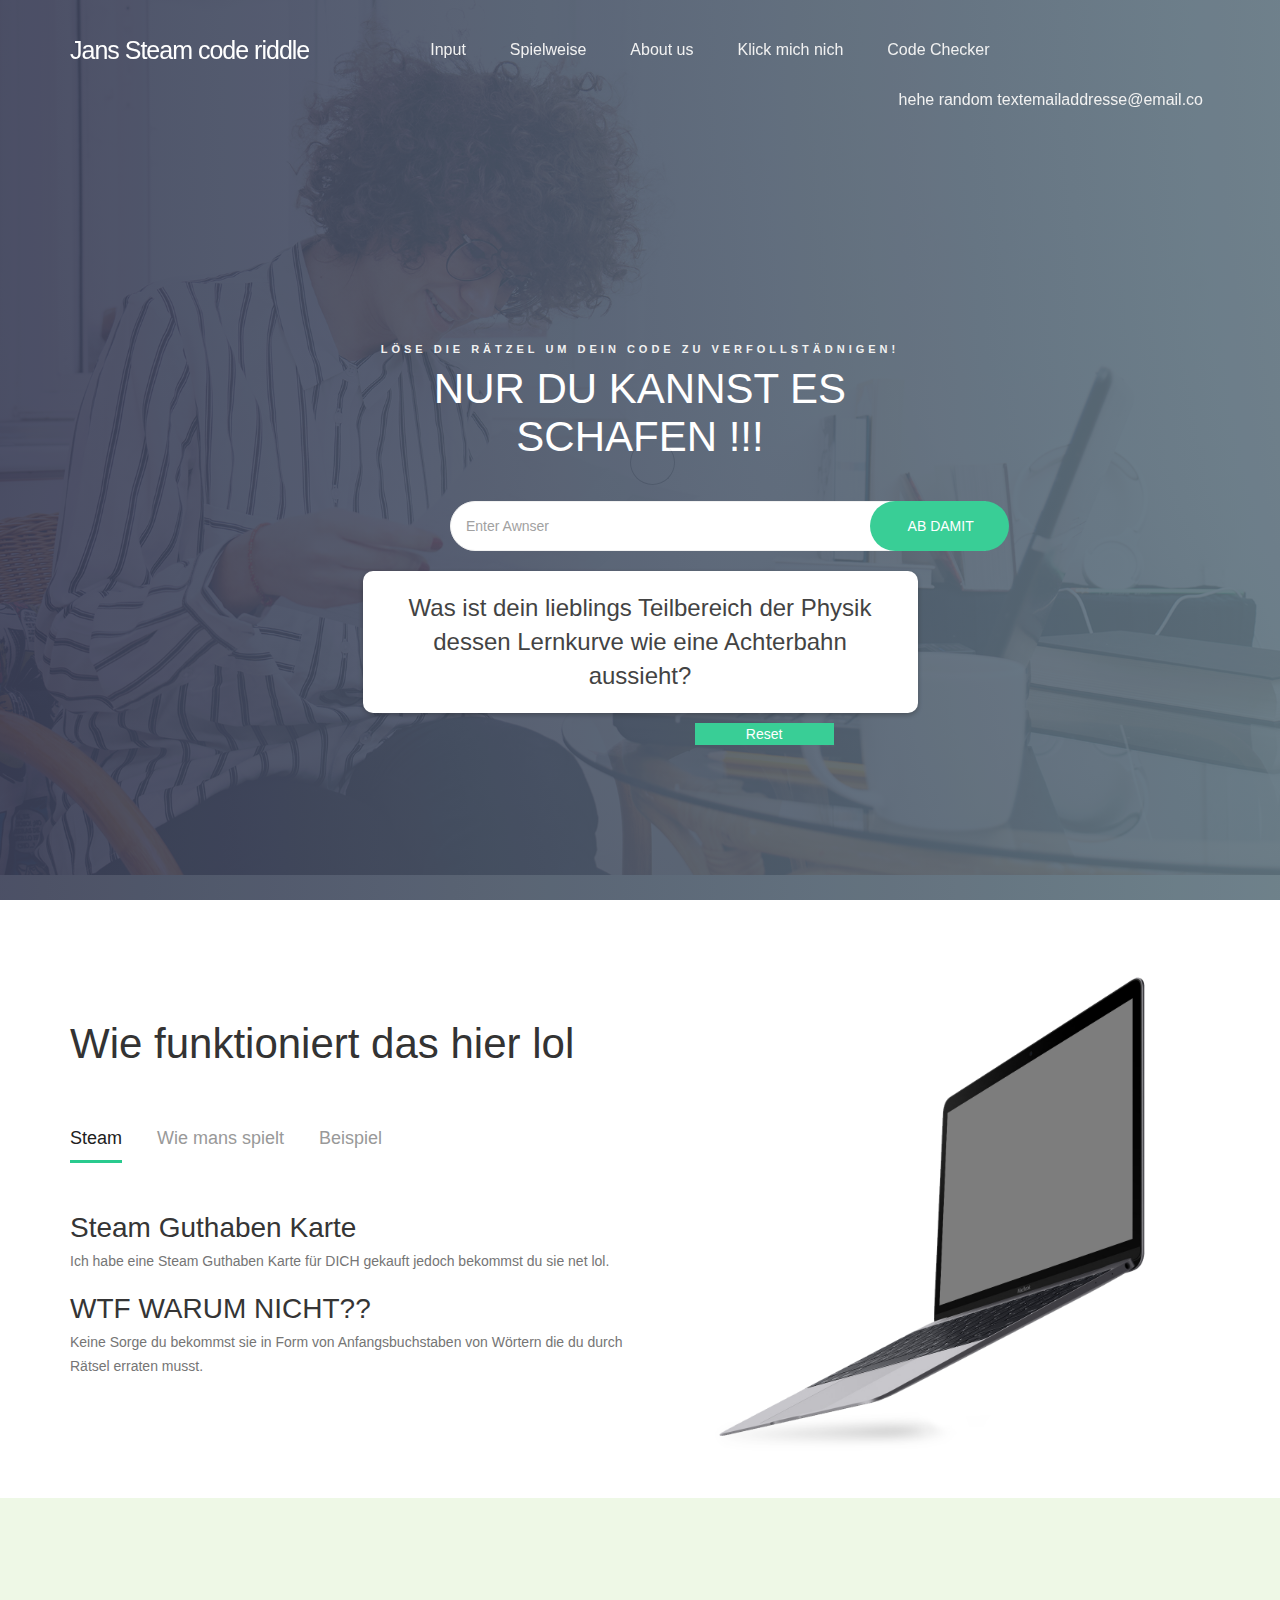
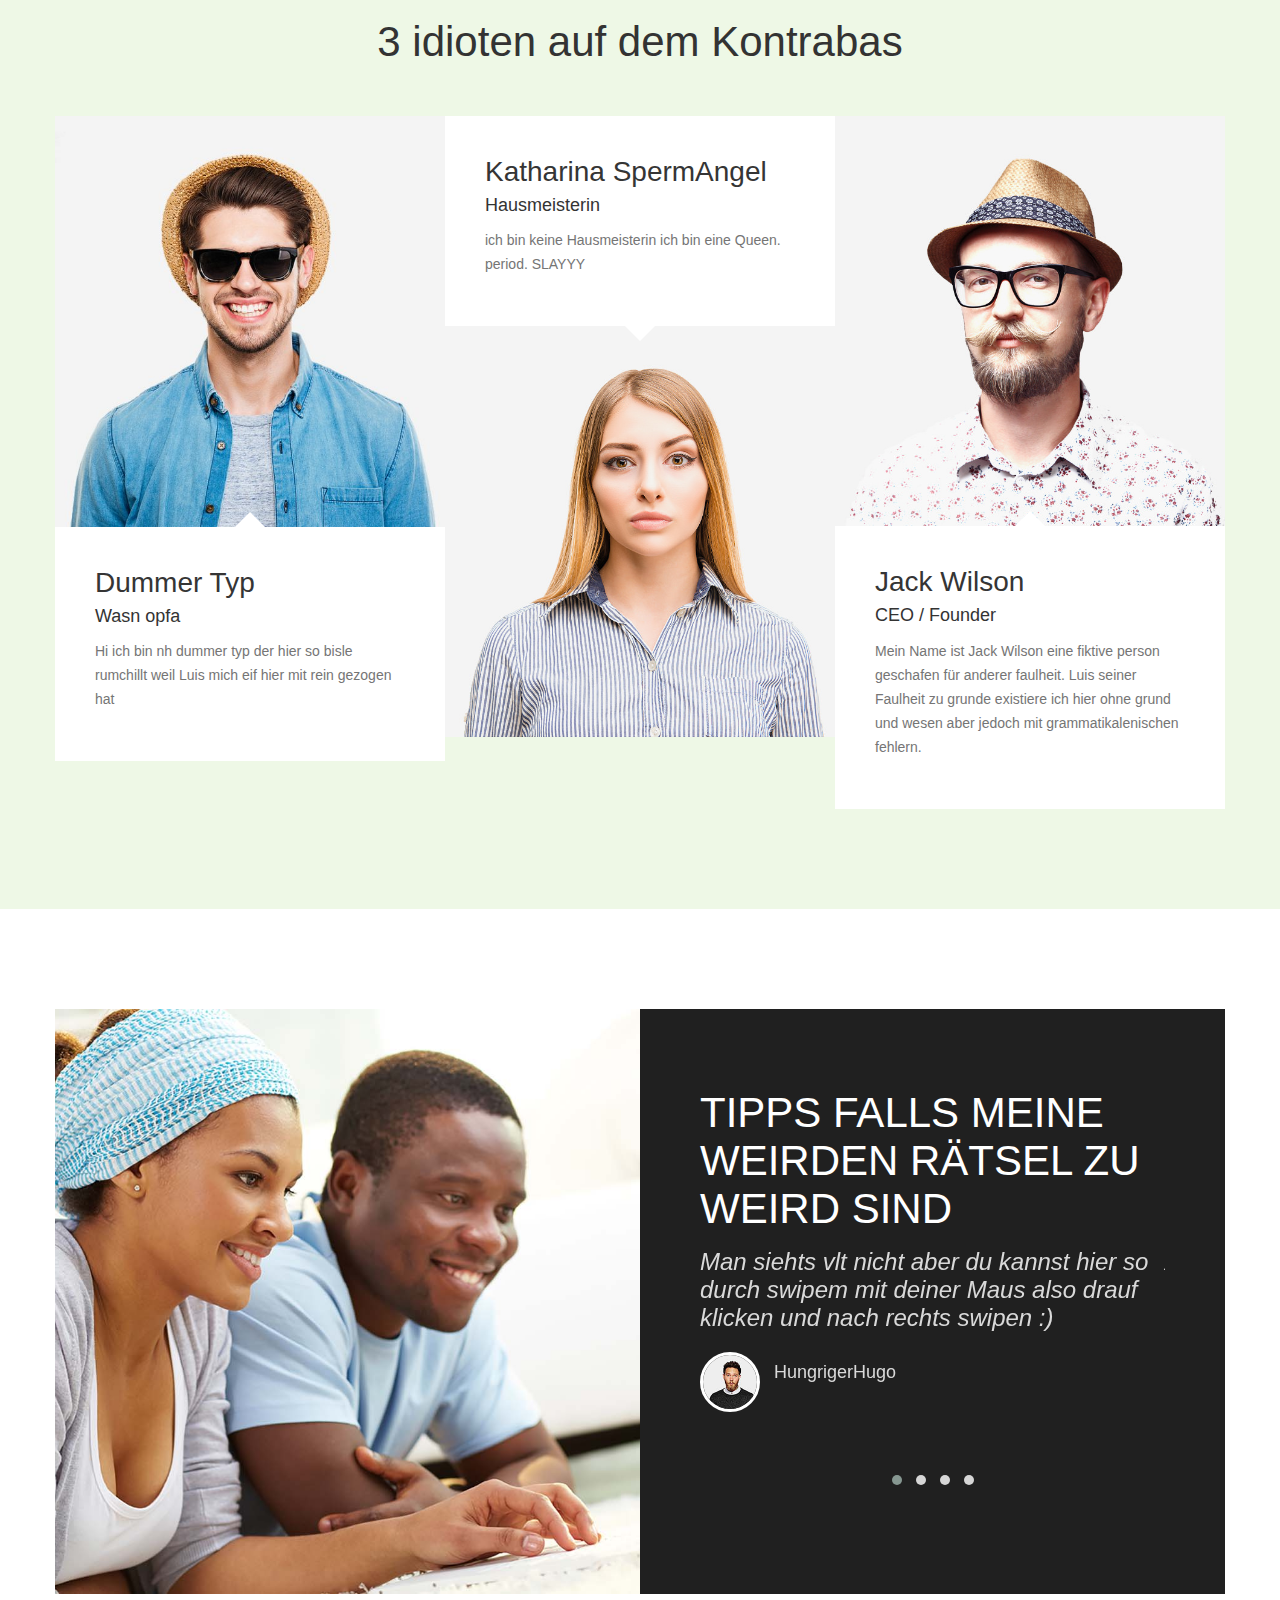
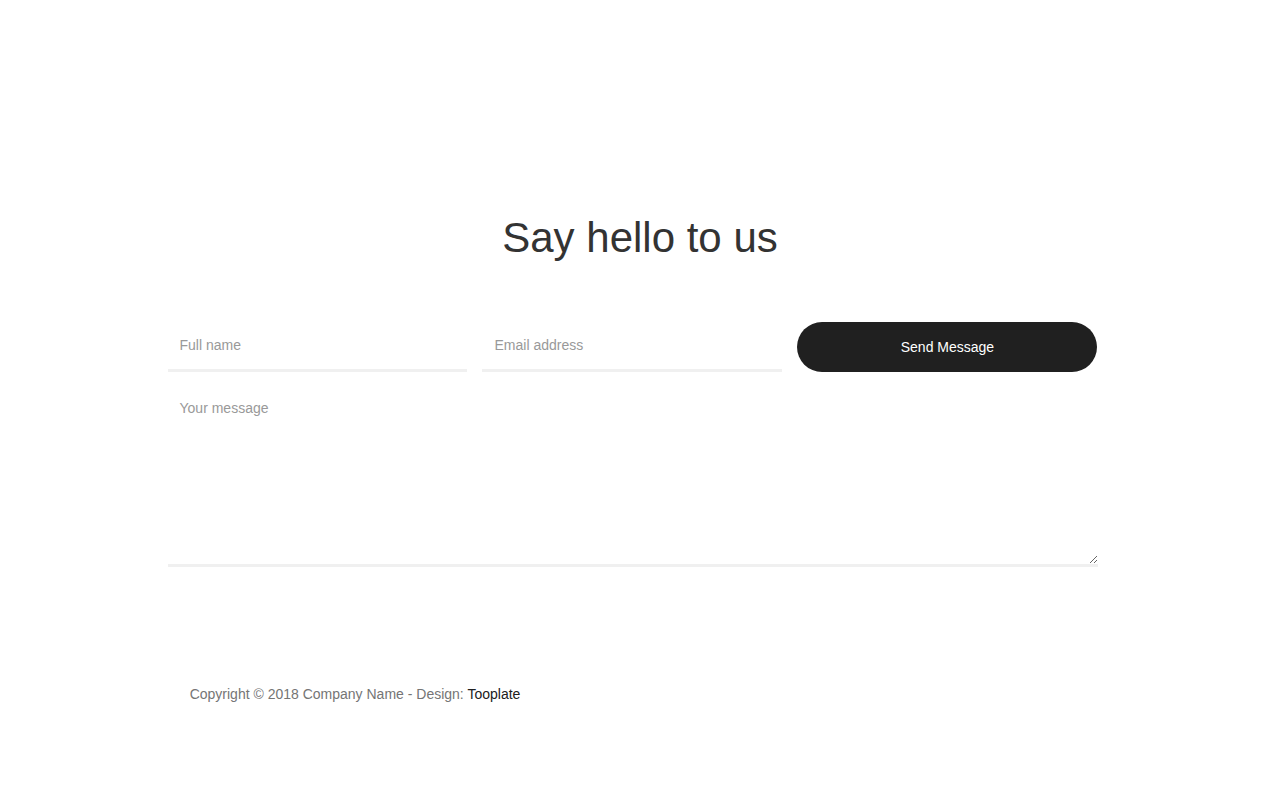
==== index.html @ 2c5e3a1b "Update index.html" ====
<!DOCTYPE html>
<html lang="en">
<head>

	<title>Soft Landing Page by Tooplate</title>
	<!--

    Template 2106 Soft Landing

	http://www.tooplate.com/view/2106-soft-landing

    -->
     <meta charset="UTF-8">
     <meta http-equiv="X-UA-Compatible" content="IE=Edge">
     <meta name="description" content="">
     <meta name="keywords" content="">
     <meta name="team" content="">
     <meta name="viewport" content="width=device-width, initial-scale=1, maximum-scale=1">

     <link rel="stylesheet" href="bootstrap.min.css">
     <link rel="stylesheet" href="owl.carousel.css">
     <link rel="stylesheet" href="owl.theme.default.min.css">
     <link rel="stylesheet" href="font-awesome.min.css">
     <!-- MAIN CSS -->
     <link rel="stylesheet" href="tooplate-style.css">





     <style>
          body {
              background-color: #eef8e6;
              font-family: Arial, sans-serif;
          }
          
          
          
          .letterText {
              background-color: #ffffff;
              padding: 20px;
              border-radius: 10px;
              box-shadow: 0 2px 5px rgba(0, 0, 0, 0.3);
              text-align: center;
              font-size: 24px;
              margin-top: 20px;
          }
  
          #guessedLetters {
              margin-top: 10px;
              font-size: 18px;
              text-align: center;
              color:#eef8e6
          }
      </style>




</head>
<body>

     <!-- PRE LOADER -->
     <section class="preloader">
          <div class="spinner">

               <span class="spinner-rotate"></span>
               
          </div>
     </section>


     <!-- MENU -->
     <section class="navbar custom-navbar navbar-fixed-top" role="navigation">
          <div class="container">

               <div class="navbar-header">
                    <button class="navbar-toggle" data-toggle="collapse" data-target=".navbar-collapse">
                         <span class="icon icon-bar"></span>
                         <span class="icon icon-bar"></span>
                         <span class="icon icon-bar"></span>
                    </button>

                    <!-- lOGO TEXT HERE -->
                    <a href="index.html" class="navbar-brand">Jans Steam code riddle </a>
               </div>

               <!-- MENU LINKS -->
               <div class="collapse navbar-collapse">
                    <ul class="nav navbar-nav">
                         <li><a href="#home" class="smoothScroll">Input</a></li>
                         <li><a href="#feature" class="smoothScroll">Spielweise</a></li>
                         <li><a href="#about" class="smoothScroll">About us</a></li>
                         <li><a href="#pricing" class="smoothScroll">Klick mich nich</a></li>
                         <li><a href="#contact" class="smoothScroll">Code Checker</a></li>
                    </ul>
                    <ul class="nav navbar-nav navbar-right">
                         <li><a href="#">hehe random text<span>emailaddresse@email.co</span></a></li>
                    </ul>
               </div>

          </div>
     </section>


     <!-- FEATURE -->
     <section id="home" data-stellar-background-ratio="0.5">
          <div class="overlay"></div>
          <div class="container">
               <div class="row">

                    <div class="col-md-offset-3 col-md-6 col-sm-12">
                         <div class="home-info">
                              <h3>Löse die Rätzel um dein code zu verfollstädnigen!</h3>
                              <h1>NUR DU KANNST ES SCHAFEN !!!</h1>
                              <form action="" method="get" class="online-form">
                                   <input type="text" name="email" class="form-control" placeholder="Enter Awnser" id="guessInput" autocomplete="off">
                                   <button type="submit" class="form-control" id="guessButton" onclick="guessLetter()">AB DAMIT</button>
                                   
                                   <div class="letterText" id="letterText"></div>
                                   <div id="guessedLetters"></div>
                                   <button id="resetButton" onclick="resetGame()">Reset</button>

                              </form>
                         </div>
                    </div>

               </div>
          </div>
     </section>









     <script>
          var code = "QJZNX-I39MK-BDYNZ";
          var currentLetterIndex = 0;
          var guessedLetters = [];
          var letterText = document.getElementById("letterText");
          var guessInput = document.getElementById("guessInput");
          var guessedLettersDisplay = document.getElementById("guessedLetters");
        
          var texts = [
            "Was ist dein lieblings Teilbereich der Physik dessen Lernkurve wie eine Achterbahn aussieht?",
            "I am a unit of energy, that is true,<br>Equal to one watt-second, too.<br>When power and time combine their force,<br>You'll find me as the answer, of course.<br>What am I?",
            "Im Musik-Express so wild<br>Ein Effekt den jeder grillt?? xD<br>Press mich gegen den Sitz und sag es laut<br>Doch bin ich nur scheinbar, nicht echt , versaut<br>Was bin ich?",
            "Ich bin die Einheit der Kraft, bekannt und wertvoll,<br>Gemessen und genutzt für Kräfte, ganz toll.<br>Doch was mein Erfinder über den Auftrieb sprach,<br>Entpuppt sich als Stolperstein, eine missglückte Sach'.<br>Was bin ich?",
            "Ich bin unsichtbar, doch durchdringe ich viel,<br>In Krankenhäusern hilfreich, zeige ich jedes Detail.<br>Doch Vorsicht ist geboten, denn ich kann gefährlich sein,<br>Krebs verursachen, das ist nicht fein.<br>Was bin ich?",
            "Pack hier eif so nh - zeichen Rein bin zu faul es besser zu programmieren XD:   -",
            "Sehr ez Rätsel gesucht ist eine Antwort und nicht eine Person: Wer ist ein Narzist??",
            "BRUTE FORCE RAHHHHHH ZAHL VON 1 - 9 RAHHHHH",
            "Text for letter 9",
            "Text for letter M",
            "Text for letter K",
            "Text for letter -",
            "Text for letter B",
            "Text for letter D",
            "Text for letter Y",
            "Text for letter N",
            "Text for letter Z"
          ];
        
          // Retrieve the game state from localStorage if available
          var gameState = localStorage.getItem("letterGuessingGame");
          if (gameState) {
            gameState = JSON.parse(gameState);
            currentLetterIndex = gameState.currentLetterIndex;
            guessedLetters = gameState.guessedLetters;
            letterText.innerHTML = texts[currentLetterIndex];
            guessedLettersDisplay.textContent = "Guessed letters: " + guessedLetters.join(", ");
          } else {
            // Initialize the game with the first letter
            letterText.innerHTML = texts[currentLetterIndex];
          }
        
          function guessLetter() {
            var guess = guessInput.value.toUpperCase();
            if (guess.length === 1) {
              if (code[currentLetterIndex] === guess) {
                guessedLetters.push(guess);
                currentLetterIndex++;
                guessInput.value = "";
        
                if (currentLetterIndex === code.length) {
                  letterText.textContent = "Congratulations! You guessed the entire code.";
                  guessedLettersDisplay.textContent = "Guessed letters: " + guessedLetters.join(", ");
                  downloadTextFile();
                } else {
                  letterText.innerHTML = texts[currentLetterIndex];
                  guessedLettersDisplay.textContent = "Guessed letters: " + guessedLetters.join(", ");
                }
        
                // Save the game state to localStorage
                var gameState = {
                  currentLetterIndex: currentLetterIndex,
                  guessedLetters: guessedLetters
                };
                localStorage.setItem("letterGuessingGame", JSON.stringify(gameState));
              } else {
                alert("Wrong guess. Try again.");
              }
            } else {
              alert("Please enter a single letter or number.");
            }
          }
          function downloadTextFile() {
            var fileUrl = "Jan BDAY.txt"; // Replace with the actual file URL
            var fileName = "Awnsers und co.txt";
        
            var element = document.createElement("a");
            element.setAttribute("href", fileUrl);
            element.setAttribute("download", fileName);
            element.style.display = "none";
            document.body.appendChild(element);
            element.click();
            document.body.removeChild(element);
          }
        
          function resetGame() {
            currentLetterIndex = 0;
            guessedLetters = [];
            guessInput.value = "";
            letterText.innerHTML = texts[currentLetterIndex];
            guessedLettersDisplay.textContent = "";
            localStorage.removeItem("letterGuessingGame");
          }
        </script>
        






     <!-- FEATURE -->
     <section id="feature" data-stellar-background-ratio="0.5">
          <div class="container">
               <div class="row">

                    <div class="col-md-12 col-sm-12">
                         <div class="section-title">
                              <h1>Wie funktioniert das hier lol</h1>
                         </div>
                    </div>

                    <div class="col-md-6 col-sm-6">
                         <ul class="nav nav-tabs" role="tablist">
                              <li class="active"><a href="#tab01" aria-controls="tab01" role="tab" data-toggle="tab">Steam</a></li>

                              <li><a href="#tab02" aria-controls="tab02" role="tab" data-toggle="tab">Wie mans spielt</a></li>

                              <li><a href="#tab03" aria-controls="tab03" role="tab" data-toggle="tab">Beispiel</a></li>
                         </ul>

                         <div class="tab-content">
                              <div class="tab-pane active" id="tab01" role="tabpanel">
                                   <div class="tab-pane-item">
                                        <h2>Steam Guthaben Karte</h2>
                                        <p>Ich habe eine Steam Guthaben Karte für DICH gekauft jedoch bekommst du sie net lol.</p>
                                   </div>
                                   <div class="tab-pane-item">
                                        <h2>WTF WARUM NICHT??</h2>
                                        <p>Keine Sorge du bekommst sie in Form von Anfangsbuchstaben von Wörtern die du durch Rätsel erraten musst. </p>
                                   </div>
                              </div>


                              <div class="tab-pane" id="tab02" role="tabpanel">
                                   <div class="tab-pane-item">
                                        <h2>Rätsel Raten</h2>
                                        <p>Du hast 3 Typen von Rätseln: 1. Physik Rätsel 2. xxx Rätsel 3. xxx Rätsel</p>
                                   </div>
                                   <div class="tab-pane-item">
                                        <h2>Why?</h2>
                                        <p>Ein Steam code ist ungefähr so aufgebaut: EDSWX-J34MF-GHXTZ die ersten 5 Buchstaben findest du durch die Lösungen der Physik Rätsel Raus die zweiten 5 Buchstaben durch die xxx Rätseln usw</p>
                                   </div>
                                   <div class="tab-pane-item">
                                        <h2>HÄÄÄÄÄÄ LOLOL </h2>
                                        <p>Meine unfähigkeit zu programmieren zwingt mich zum erklären sorry xD. Die antworten die du aus den 3 verschieden Rätsel Typen bekommst sind immer Wörter und von den Wörtern der Erste Buchstabe ist gesucht. Btw du kannst unten deinen Bisherigen code checken</p>
                                   </div>
                              </div>

                              <div class="tab-pane" id="tab03" role="tabpanel">
                                   <div class="tab-pane-item">
                                        <h2>erstes Rätsel</h2>
                                        <p>Was ist gründ und dreieckig? Antwort: Dreieck. </p>
                                   </div>
                                   <div class="tab-pane-item">
                                        <h2>und jetzt?</h2>
                                        <p>jetzt hast du den ersten buchstaben für deinen code: DXXXX-XXXX-XXXX</p>
                                   </div>
                              </div>
                         </div>

                    </div>

                    <div class="col-md-6 col-sm-6">
                         <div class="feature-image">
                              <img src="feature-mockup.png" class="img-responsive" alt="Thin Laptop">                             
                         </div>
                    </div>

               </div>
          </div>
     </section>


     <!-- ABOUT -->
     <section id="about" data-stellar-background-ratio="0.5">
          <div class="container">
               <div class="row">

                    <div class="col-md-offset-3 col-md-6 col-sm-12">
                         <div class="section-title">
                              <h1>3 idioten auf dem Kontrabas</h1>
                         </div>
                    </div>

                    <div class="col-md-4 col-sm-4">
                         <div class="team-thumb">
                              <img src="team-image1.jpg" class="img-responsive" alt="Andrew Orange">
                              <div class="team-info team-thumb-up">
                                   <h2>Dummer Typ</h2>
                                   <small>Wasn opfa</small>
                                   <p>Hi ich bin nh dummer typ der hier so bisle rumchillt weil Luis mich eif hier mit rein gezogen hat</p>
                              </div>
                         </div>
                    </div>

                    <div class="col-md-4 col-sm-4">
                         <div class="team-thumb">
                              <div class="team-info team-thumb-down">
                                   <h2>Katharina SpermAngel</h2>
                                   <small>Hausmeisterin</small>
                                   <p>ich bin keine Hausmeisterin ich bin eine Queen. period. SLAYYY</p>
                              </div>
                              <img src="team-image2.jpg" class="img-responsive" alt="Catherine Soft">
                         </div>
                    </div>

                    <div class="col-md-4 col-sm-4">
                         <div class="team-thumb">
                              <img src="team-image3.jpg" class="img-responsive" alt="Jack Wilson">
                              <div class="team-info team-thumb-up">
                                   <h2>Jack Wilson</h2>
                                   <small>CEO / Founder</small>
                                   <p>Mein Name ist Jack Wilson eine fiktive person geschafen für anderer faulheit. Luis seiner Faulheit zu grunde existiere ich hier ohne grund und wesen aber jedoch mit grammatikalenischen fehlern.</p>
                              </div>
                         </div>
                    </div>
                    
               </div>
          </div>
     </section>


     <!-- TESTIMONIAL -->
     <section id="testimonial" data-stellar-background-ratio="0.5">
          <div class="container">
               <div class="row">

                    <div class="col-md-6 col-sm-12">
                         <div class="testimonial-image"></div>
                    </div>

                    <div class="col-md-6 col-sm-12">
                         <div class="testimonial-info">
                              
                              <div class="section-title">
                                   <h1>TIPPS FALLS MEINE WEIRDEN RÄTSEL ZU WEIRD SIND</h1>
                              </div>

                              <div class="owl-carousel owl-theme">
                                   <div class="item">
                                        <h3>Man siehts vlt nicht aber du kannst hier so durch swipem mit deiner Maus also drauf klicken und nach rechts swipen :)</h3>
                                        <div class="testimonial-item">
                                             <img src="tst-image1.jpg" class="img-responsive" alt="Michael">
                                             <h4>HungrigerHugo</h4>
                                        </div>
                                   </div>

                                   <div class="item">
                                        <h3>AHHH WER HAT DIR GESAGT DAS MAN DAS HIER SLIDEN KANN WTFFF VOM DESIGN HER HAB ICH DAS EXTRA UNKENNTLICH GEMACHT GRRRR</h3>
                                        <div class="testimonial-item">
                                             <img src="tst-image2.jpg" class="img-responsive" alt="Sofia">
                                             <h4>Frau PP Paranoide Person</h4>
                                        </div>
                                   </div>
                                   
                                   <div class="item">
                                        <h3>AHHH WER HAT DIR GESAGT DAS MAN DAS HIER SLIDEN KANN WTFFF VOM DESIGN HER HAB ICH DAS EXTRA UNKENNTLICH GEMACHT GRRRR</h3>
                                        <div class="testimonial-item">
                                             <img src="tst-image2.jpg" class="img-responsive" alt="Sofia">
                                             <h4>Frau PP Paranoide Person</h4>
                                        </div>
                                   </div>


                                   <div class="item">
                                        <h3>LOLOLOLLOLOLLOL JAN HOFFE DU SIEHST DAS SONST IST DAS HIER BISLE UNNÖTIG LOLOOLOLOL </h3>
                                        <div class="testimonial-item">
                                             <img src="tst-image3.jpg" class="img-responsive" alt="Monica">
                                             <h4>Wer das liest ist dumm</h4>
                                        </div>
                                   </div>
                              </div>

                         </div>
                    </div>
                    
               </div>
          </div>
     </section>



     <!-- CONTACT -->
     <section id="contact" data-stellar-background-ratio="0.5">
          <div class="container">
               <div class="row">

                    <div class="col-md-offset-1 col-md-10 col-sm-12">
                         <form id="contact-form" role="form" action="" method="post">
                              <div class="section-title">
                                   <h1>Say hello to us</h1>
                              </div>

                              <div class="col-md-4 col-sm-4">
                                   <input type="text" class="form-control" placeholder="Full name" name="name" required="">
                              </div>
                              <div class="col-md-4 col-sm-4">
                                   <input type="email" class="form-control" placeholder="Email address" name="email" required="">
                              </div>
                              <div class="col-md-4 col-sm-4">
                                   <input type="submit" class="form-control" name="send message" value="Send Message">
                              </div>
                              <div class="col-md-12 col-sm-12">
                                   <textarea class="form-control" rows="8" placeholder="Your message" name="message" required=""></textarea>
                              </div>
                         </form>
                    </div>

               </div>
          </div>
     </section>       


     <!-- FOOTER -->
     <footer id="footer" data-stellar-background-ratio="0.5">
          <div class="container">
               <div class="row">

                    <div class="copyright-text col-md-12 col-sm-12">
                         <div class="col-md-6 col-sm-6">
                              <p>Copyright &copy; 2018 Company Name - Design:
                				<a rel="nofollow" href="http://tooplate.com">Tooplate</a></p>
                         </div>

                         <div class="col-md-6 col-sm-6">
                              <ul class="social-icon">
                                   <li><a href="#" class="fa fa-facebook-square" attr="facebook icon"></a></li>
                                   <li><a href="#" class="fa fa-twitter"></a></li>
                                   <li><a href="#" class="fa fa-instagram"></a></li>
                              </ul>
                         </div>
                    </div>

               </div>
          </div>
     </footer>


     <!-- SCRIPTS -->
     <script src="jquery.js"></script>
     <script src="bootstrap.min.js"></script>
     <script src="jquery.stellar.min.js"></script>
     <script src="owl.carousel.min.js"></script>
     <script src="smoothscroll.js"></script>
     <script src="custom.js"></script>

</body>
</html>
---- tooplate-style.css ----
/*

Template 2106 Soft Landing

http://www.tooplate.com/view/2106-soft-landing
	
*/
 
  @import url('https://fonts.googleapis.com/css?family=Open+Sans:300,300i,400');

  body {
    font-family: 'Open Sans', sans-serif;
    overflow-x: hidden;
    background: #f9f9f9;
  }



  /*---------------------------------------
     TYPOGRAPHY              
  -----------------------------------------*/

  h1,h2,h3,h4,h5,h6 {
    font-weight: 300;
    line-height: normal;
  }

  h1 {
    font-size: 3em;
  }

  h2 {
    color: #353535;
    font-size: 2em;
  }

  p {
    color: #757575;
    font-size: 14px;
    font-weight: normal;
    line-height: 24px;
  }



  /*---------------------------------------
     GENERAL               
  -----------------------------------------*/

  html{
    -webkit-font-smoothing: antialiased;
  }

  a {
    color: #202020;
    text-decoration: none !important;
  }

  a,
  input, button,
  .form-control {
    -webkit-transition: 0.5s;
    transition: 0.5s;
  }

  a:hover, a:active, a:focus {
    color: #29ca8e;
    outline: none;
  }

  ::-webkit-scrollbar{
    width: 8px;
    height: 8px;
  }

  ::-webkit-scrollbar-thumb {
    cursor: pointer;
    background: #202020;
  }

  .section-title {
    padding-bottom: 40px;
  }

  section {
    position: relative;
    padding: 100px 0;
  }

  #contact,
  footer {
    background: #ffffff;
    text-align: center;
  }

  .overlay {
    background: #536976;  /* fallback for old browsers */
    background: -webkit-linear-gradient(to right, #292E49, #536976);  /* Chrome 10-25, Safari 5.1-6 */
    background: linear-gradient(to right, #292E49, #536976); /* W3C, IE 10+/ Edge, Firefox 16+, Chrome 26+, Opera 12+, Safari 7+ */
    opacity: 0.9;
    position: absolute;
    top: 0;
    right: 0;
    bottom: 0;
    left: 0;
    width: 100%;
    height: 100%;
  }

  .online-form {
    position: relative;
  }

  .online-form .form-control {
    border-color: #f0f0f0;
    display: inline-block;
    vertical-align: top;
    border-radius: 50px;
    box-shadow: none;
    height: 50px;
    margin-right: -12.5em;
    padding-left: 15px;
  }

  .online-form input[type="email"] {
    width: 60%;
  }

  .online-form button {
    background: #29ca8e;
    border: 0;
    color: #ffffff;
    position: absolute;
    right: 6em;
    width: 25%;
  }

  .online-form button:hover {
    background: #202020;
    color: #ffffff;
  }



  /*---------------------------------------
     BUTTONS               
  -----------------------------------------*/

  .section-btn {
    background: #29ca8e;
    border: 0;
    border-radius: 50px;
    color: #ffffff;
    font-size: 16px;
    font-weight: normal;
    padding: 12px 30px;
    transition: 0.5s 0.2s;
  }

  .section-btn:hover,
  .section-btn:focus {
    background: #202020;
    color: #ffffff;
  }



  /*---------------------------------------
       PRE LOADER              
  -----------------------------------------*/

  .preloader {
    position: fixed;
    top: 0;
    left: 0;
    width: 100%;
    height: 100%;
    z-index: 99999;
    display: flex;
    flex-flow: row nowrap;
    justify-content: center;
    align-items: center;
    background: none repeat scroll 0 0 #ffffff;
  }

  .spinner {
    border: 1px solid transparent;
    border-radius: 3px;
    position: relative;
  }

  .spinner:before {
    content: '';
    box-sizing: border-box;
    position: absolute;
    top: 50%;
    left: 50%;
    width: 45px;
    height: 45px;
    margin-top: -10px;
    margin-left: -10px;
    border-radius: 50%;
    border: 1px solid #575757;
    border-top-color: #ffffff;
    animation: spinner .9s linear infinite;
  }

  @-webkit-@keyframes spinner {
    to {transform: rotate(360deg);}
  }

  @keyframes spinner {
    to {transform: rotate(360deg);}
  }



  /*---------------------------------------
      MENU              
  -----------------------------------------*/

  .custom-navbar {
    border: none;
    margin-bottom: 0;
    padding: 25px 0;
  }

  .custom-navbar .navbar-brand {
    color: #ffffff;
    font-size: 25px;
    font-weight: 500;
    letter-spacing: -1px;
  }

  .top-nav-collapse {
    background: #ffffff;
  }

  .custom-navbar .navbar-nav {
    margin-left: 6em;
  }

  .custom-navbar .nav li a {
    font-size: 16px;
    font-weight: normal;
    color: #f0f0f0;
    padding-right: 22px;
    padding-left: 22px;
  }

  .custom-navbar .nav li a:hover {
    background: transparent;
    color: #29ca8e;
  }

  .custom-navbar .navbar-nav > li > a:hover,
  .custom-navbar .navbar-nav > li > a:focus {
    background-color: transparent;
  }

  .custom-navbar .nav li.active > a {
    background-color: transparent;
    color: #29ca8e;
  }

  .custom-navbar .navbar-toggle {
    border: none;
    padding-top: 10px;
  }

  .custom-navbar .navbar-toggle {
    background-color: transparent;
  }

  .custom-navbar .navbar-toggle .icon-bar {
    background: #29ca8e;
    border-color: transparent;
  }

  @media(min-width:768px) {
    .custom-navbar {
      border-bottom: 0;
      background: 0 0; 
    }

    .custom-navbar.top-nav-collapse {
      background: #ffffff;
      -webkit-box-shadow: 0 1px 30px rgba(0, 0, 0, 0.1);
      -moz-box-shadow: 0 1px 30px rgba(0, 0, 0, 0.1);
      box-shadow: 0 1px 30px rgba(0, 0, 0, 0.1);
      padding: 10px 0;
    }

    .top-nav-collapse .navbar-brand {
      color: #252525;
    }

    .top-nav-collapse .nav li a {
      color: #575757;
    }

    .top-nav-collapse .nav .section-btn a {
      color: #ffffff;
    }
  }



  /*---------------------------------------
      HOME          
  -----------------------------------------*/

  #home {
    background: url('home-bg.jpg') no-repeat center center;
    background-size: cover;
    vertical-align: middle;
    display: -webkit-box;
    display: -webkit-flex;
    display: -ms-flexbox;
    display: flex;
    -webkit-box-align: center;
    -webkit-align-items: center;
    -ms-flex-align: center;
    align-items: center;
    min-height: 100vh;
    position: relative;
    padding-top: 12em;
    text-align: center;
  }

  #home h1 {
    color: #ffffff;
    margin-top: 10px;
    margin-bottom: 40px;
  }

  .home-info {
    margin-top: 7em;
  }

  .home-info h3 {
    color: #f0f0f0;
    font-size: 11px;
    font-weight: bold;
    letter-spacing: 4px;
    text-transform: uppercase;
    margin: 10px 0;
  }
  


  /*---------------------------------------
      FEATURE              
  -----------------------------------------*/

  #feature {
    background: #ffffff;
  }

  #feature .nav-tabs {
    border-bottom: 0;
  }

  #feature .nav>li>a {
    padding: 8px 0;
  }

  #feature .nav-tabs>li>a {
    color: #999999;
    font-size: 18px;
    border: 0;
    border-bottom: 3px solid transparent;
    border-radius: 0;
    margin-right: 35px;
  }

  #feature .nav-tabs>li.active>a, 
  #feature .nav-tabs>li.active>a:focus, 
  #feature .nav-tabs>li.active>a:hover {
    background: transparent;
    color: #202020;
    border-bottom: 3px solid #29ca8e;
  }

  #feature .nav>li>a:focus, 
  #feature .nav>li>a:hover {
    background: transparent;
    border-bottom: 3px solid #29ca8e;
    color: #202020;
  }

  #feature .tab-content {
    margin-top: 50px;
  }

  .tab-pane-item {
    margin: 20px 0;
  }

  .tab-pane-item h2 {
    margin: 0 0 5px 0;
  }

  .feature-image {
    position: absolute;
    bottom: -27em;
  }



  /*---------------------------------------
      ABOUT              
  -----------------------------------------*/

  #about .col-md-4 {
    margin: 0;
    padding: 0;
  }

  .team-thumb {
    background: #ffffff;
    position: relative;
    overflow: hidden;
  }

  .team-thumb-up:after {
    display: block;
    margin: 0 auto;
    position: absolute;
    top: -15px;
    right: 0;
    left: 0;
    content: "";
    width: 0;
    height: 0;
    border-right: 15px solid transparent;
    border-left: 15px solid transparent;
    border-bottom: 15px solid #ffffff;
  }

  .team-thumb-down:after {
    display: block;
    margin: 0 auto;
    position: absolute;
    bottom: -15px;
    right: 0;
    left: 0;
    content: "";
    width: 0;
    height: 0;
    border-right: 15px solid transparent;
    border-left: 15px solid transparent;
    border-top: 15px solid #ffffff;
  }

  .team-info {
    position: relative;
    padding: 40px;
  }

  .team-info h2 {margin: 0;}

  .team-info small {
    display: block;
    font-size: 18px;
    margin: 5px 0 10px 0;
  }

  .team-thumb img {
    width: 100%;
  }



  /*---------------------------------------
      TESTIMONIAL           
  -----------------------------------------*/

  #testimonial {
    background: #ffffff;
  }

  #testimonial .col-md-6 {
    margin: 0;
    padding: 0;
  }

  #testimonial .section-title {
    padding-bottom: 0;
  }

  #testimonial h1 {
    color: #ffffff;
  }

  .testimonial-image {
    background: url('testimonial-image.jpg') no-repeat center center;
    background-size: cover;
    width: 100%;
    height: 65vh;
  }

  .testimonial-info {
    background: #202020;
    padding: 60px;
    height: 65vh;
  }

  .testimonial-info h3 {
    color: #d9d9d9;
    font-style: italic;
    margin-top: 5px;
  }

  .testimonial-info .item {
    display: block;
    width: 100%;
  }

  .testimonial-item {
    margin: 20px 0;
  }

  .owl-carousel .owl-item img,
  .testimonial-item img,
  .testimonial-item h4 {
    color: #d9d9d9;
    display: inline-block;
    vertical-align: top;
  }

  .owl-carousel .owl-item img,
  .testimonial-item img {
    border: 3px solid #ffffff;
    border-radius: 100px;
    width: 60px;
    height: 60px;
    margin-right: 10px;
  }



  /*---------------------------------------
      PRICING             
  -----------------------------------------*/

  #about .section-title,
  #pricing .section-title {
    text-align: center;
  }

  #pricing .col-md-4 {
    margin: 0;
    padding: 0;
  }

  #pricing .col-md-4:last-child .pricing-thumb {
    border-right: 0;
  }

  .pricing-thumb {
    background: #ffffff;
    border-right: 2px solid #f0f0f0;
    padding: 20px 40px;
  }

  .pricing-title {
    padding-bottom: 5px;
  }

  .pricing-info {
    border-top: 2px solid #f0f0f0;
    border-bottom: 2px solid #f0f0f0;
  }

  .pricing-info,
  .pricing-bottom {
    padding: 20px 0;
  }

  .pricing-info p {
    font-size: 16px;
  }

  .pricing-bottom {
    position: relative;
  }

  .pricing-bottom span {
    font-size: 20px;
  }

  .pricing-btn {
    position: absolute;
    top: 15px;
    right: 0;
    display: inline-block;
  }



  /*---------------------------------------
      CONTACT             
  -----------------------------------------*/

  #contact-form .col-md-12,
  #contact-form .col-md-4 {
    padding-left: 0;
  }

  #contact-form .form-control {
    background: transparent;
    border: 0;
    border-bottom: 3px solid #f0f0f0;
    border-radius: 0;
    box-shadow: none;
    margin: 10px 0;
  }

  #contact-form .form-control:focus {
    border-bottom-color: #202020;
  }

  #contact-form input {
    height: 50px;
  }

  #contact-form input[type='submit'] {
    background: #202020;
    border-radius: 50px;
    border: 0;
    color: #ffffff;
  }

  #contact-form input[type='submit']:hover {
    background: #29ca8e;
    color: #ffffff;
  }
  


  /*---------------------------------------
     FOOTER              
  -----------------------------------------*/

  footer {
    padding-bottom: 80px;
  }

  .copyright-text p {
    margin: 5px;
  }



  /*---------------------------------------
     SOCIAL ICON              
  -----------------------------------------*/

  .social-icon {
    position: relative;
    padding: 0;
    margin: 0;
  }

  .social-icon li {
    display: inline-block;
    list-style: none;
  }

  .social-icon li a {
    border-radius: 50px;
    color: #202020;
    font-size: 15px;
    width: 35px;
    height: 35px;
    line-height: 35px;
    text-decoration: none;
    text-align: center;
    position: relative;
    margin: 5px 5px 5px 0;
  }

  .social-icon li a:hover {
    background: #536976;
    color: #ffffff;
  }



  /*---------------------------------------
     RESPONSIVE STYLES              
  -----------------------------------------*/

  @media only screen and (max-width: 1200px) {

    .custom-navbar .navbar-nav {
      margin-left: 3em;
    }

    .home-info {
      margin-top: 0;
    }
  }


  @media only screen and (max-width: 992px) {

    section {
      padding: 60px 0;
    }

    .custom-navbar .navbar-nav {
      margin-left: 0;
    }

    .custom-navbar .nav li a {
      font-size: 14px;
      padding-right: 15px;
      padding-left: 15px;
    }

    #feature .nav-tabs>li>a {
      font-size: 16px;
      margin-right: 20px;
    }

    .feature-image {
      bottom: -24em;
    }

    .pricing-thumb {
      margin-bottom: 30px;
    }

    footer {
      padding-bottom: 40px;
    }
  }


  @media screen and (max-width: 767px) {

    .section-title {
      padding-bottom: 20px;
    }

    .custom-navbar {
      background: #ffffff;
      -webkit-box-shadow: 0 1px 30px rgba(0, 0, 0, 0.1);
      -moz-box-shadow: 0 1px 30px rgba(0, 0, 0, 0.1);
      box-shadow: 0 1px 30px rgba(0, 0, 0, 0.1);
      padding: 10px 0;
      text-align: center;
    }

    .custom-navbar .nav li a {
      line-height: normal;
      padding: 5px;
    }

    .custom-navbar .navbar-brand,
    .top-nav-collapse .navbar-brand {
      color: #202020;
      font-weight: normal;
    }

    .custom-navbar .nav li a,
    .top-nav-collapse .nav li a {
      color: #656565;
    }

    .feature-image {
      position: relative;
      bottom: 0;
    }

    #about .col-md-4:nth-child(3n) .team-thumb {
      display: flex;
      -webkit-box-orient: vertical;
      flex-direction: column-reverse;
      -webkit-flex-direction: column-reverse;
      -ms-flex-direction: column-reverse;
    }

    .team-thumb-down:after {
      top: -15px;
      bottom: inherit;
      border-top: inherit;
      border-bottom: 15px solid #ffffff;
    }

    .testimonial-image,
    .testimonial-info {
      height: 85vh;
    }

    .testimonial-info {
      padding: 30px;
    }
  }


  @media screen and (max-width: 480px) {

    .online-form input[type="email"],
    .online-form .form-control {
      width: 85%;
    }

    .online-form .form-control {
      display: block;
      margin: 20px auto;
    }

    .online-form button {
      position: relative;
      right: 0;
    }

    .testimonial-image,
    .testimonial-info {
      height: 65vh;
    }
  }
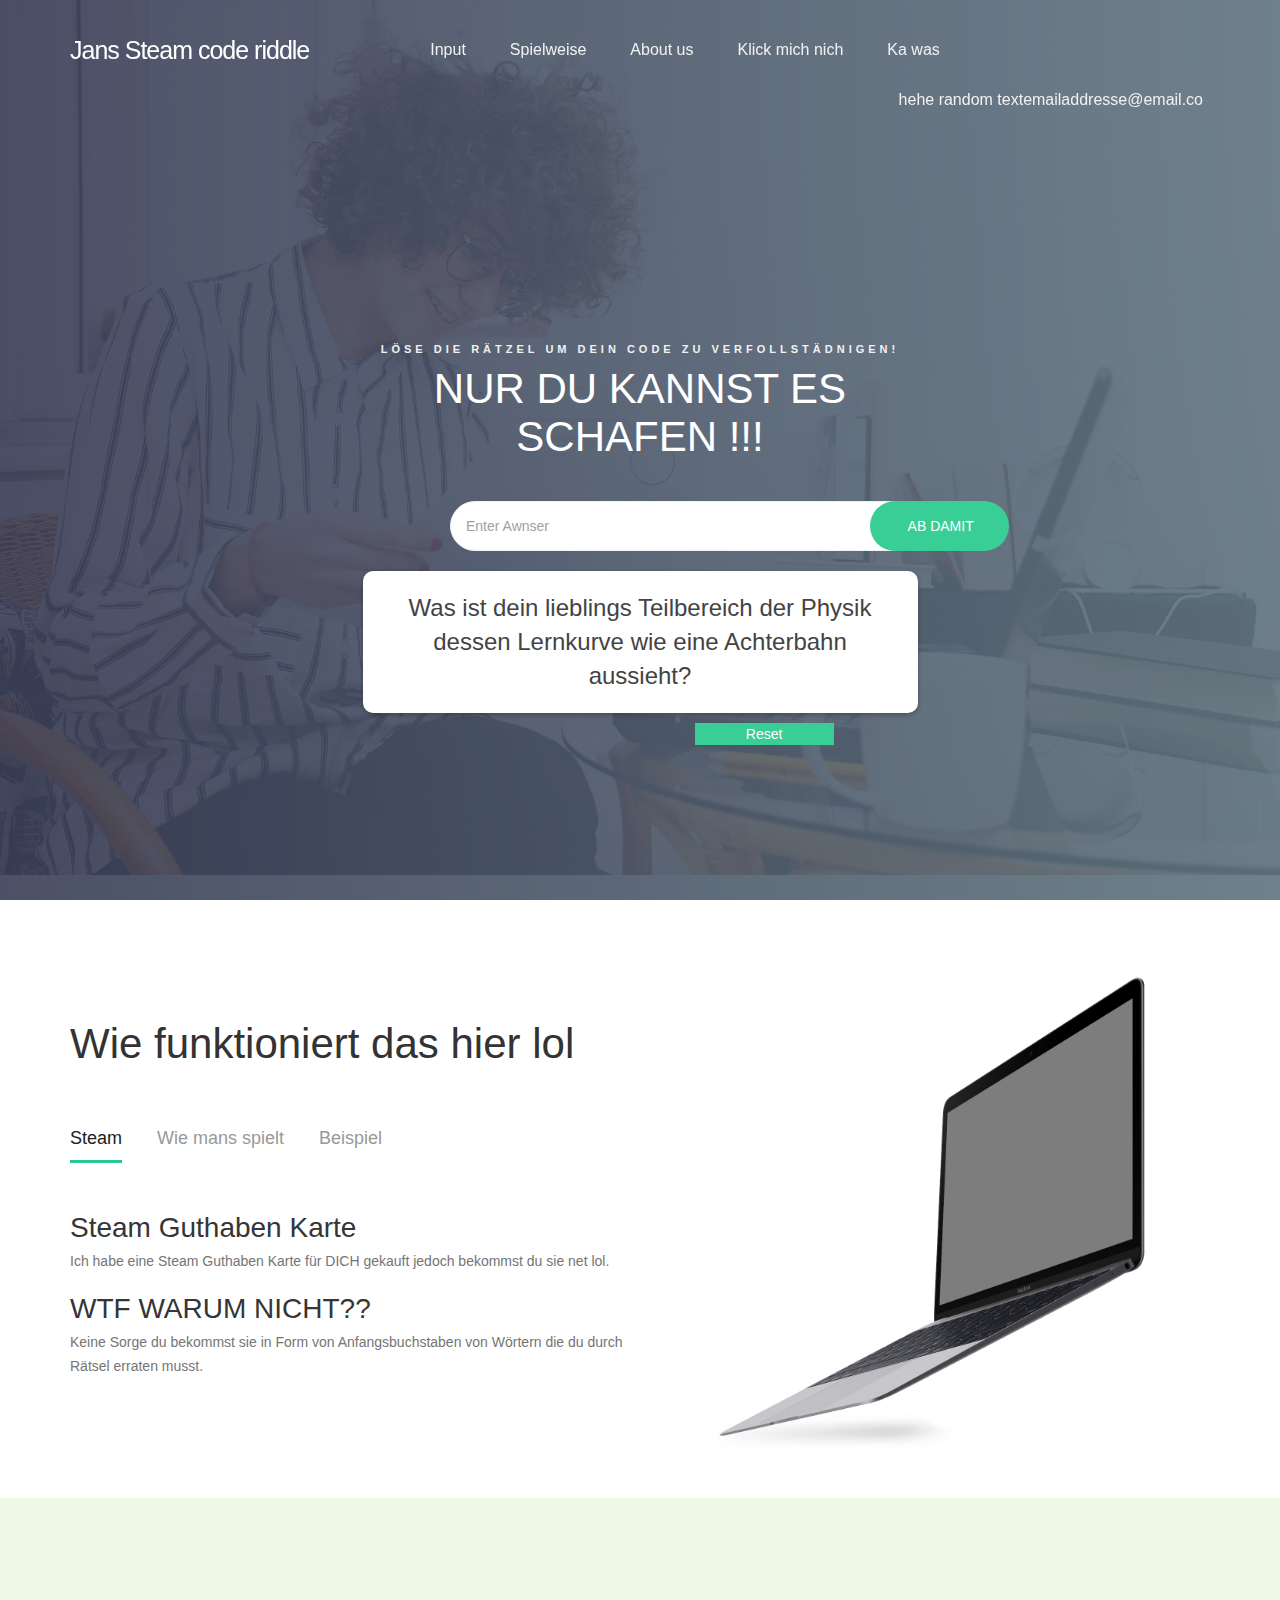
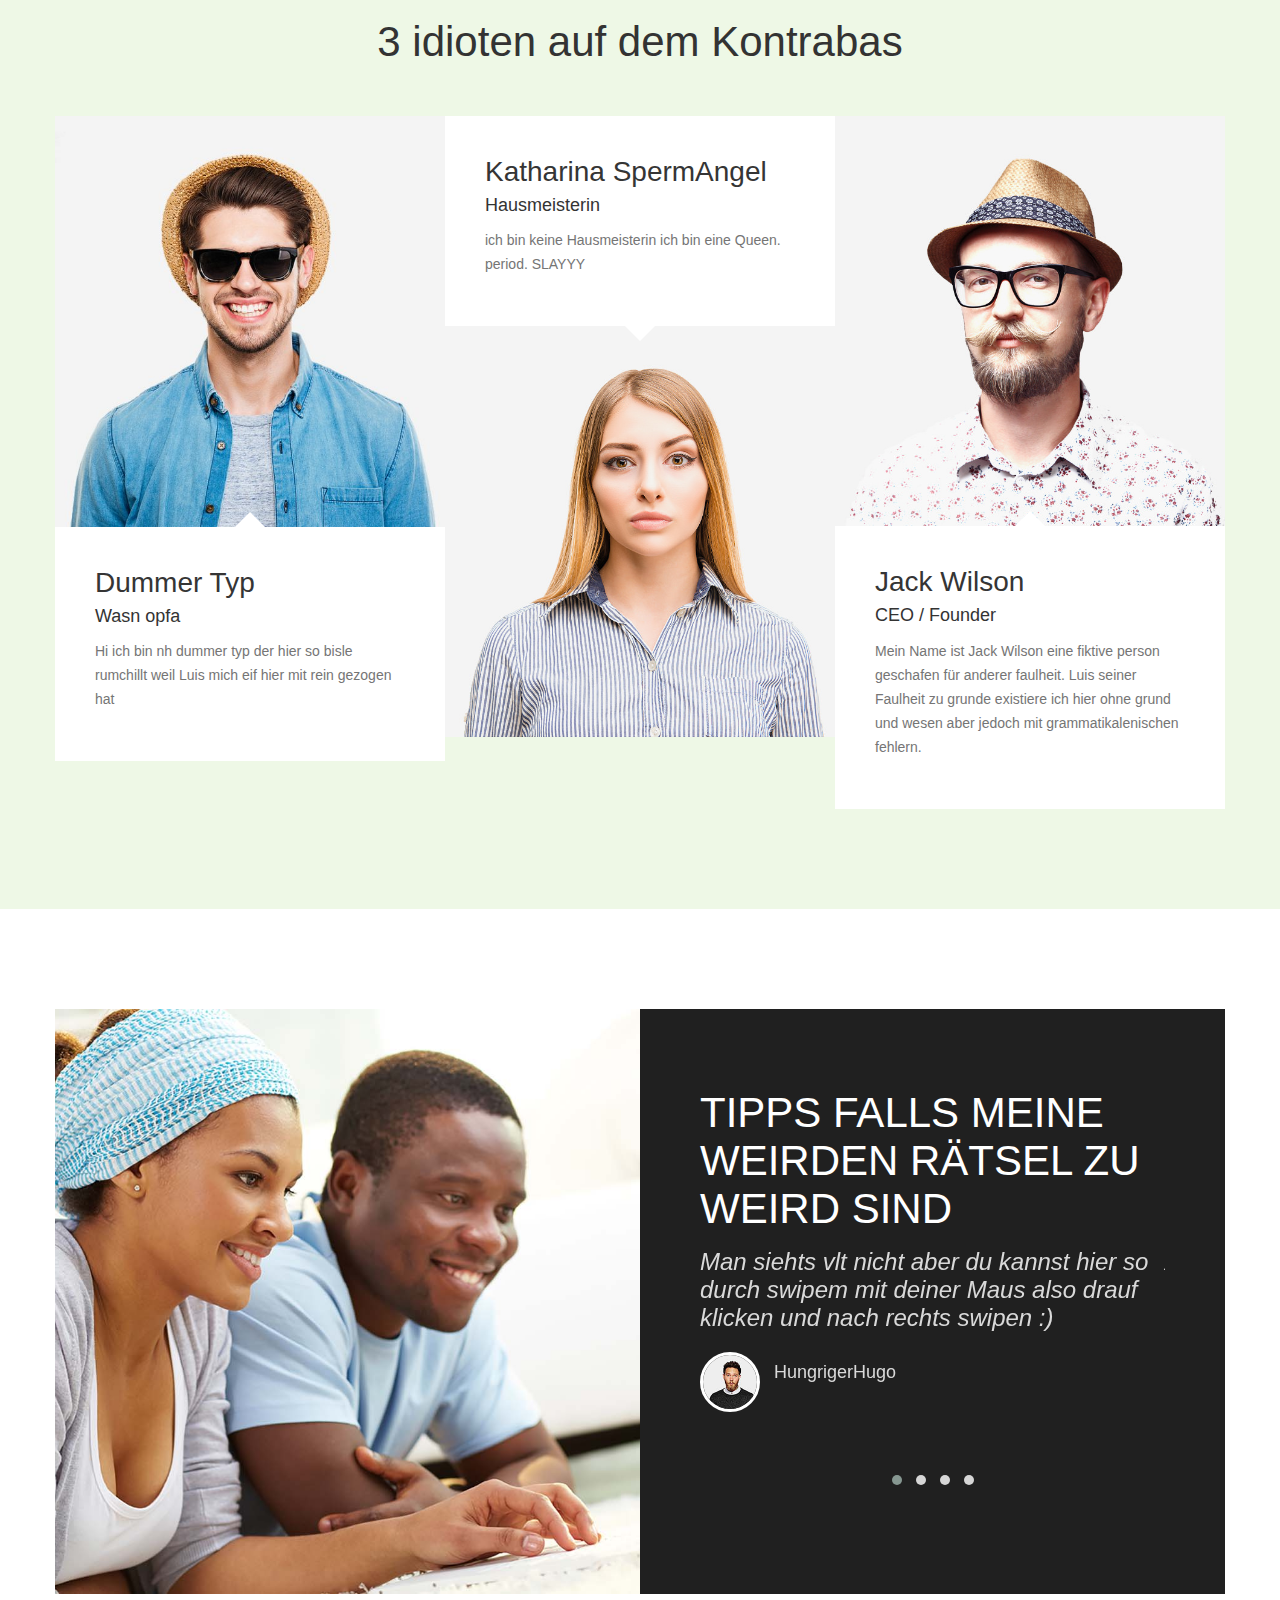
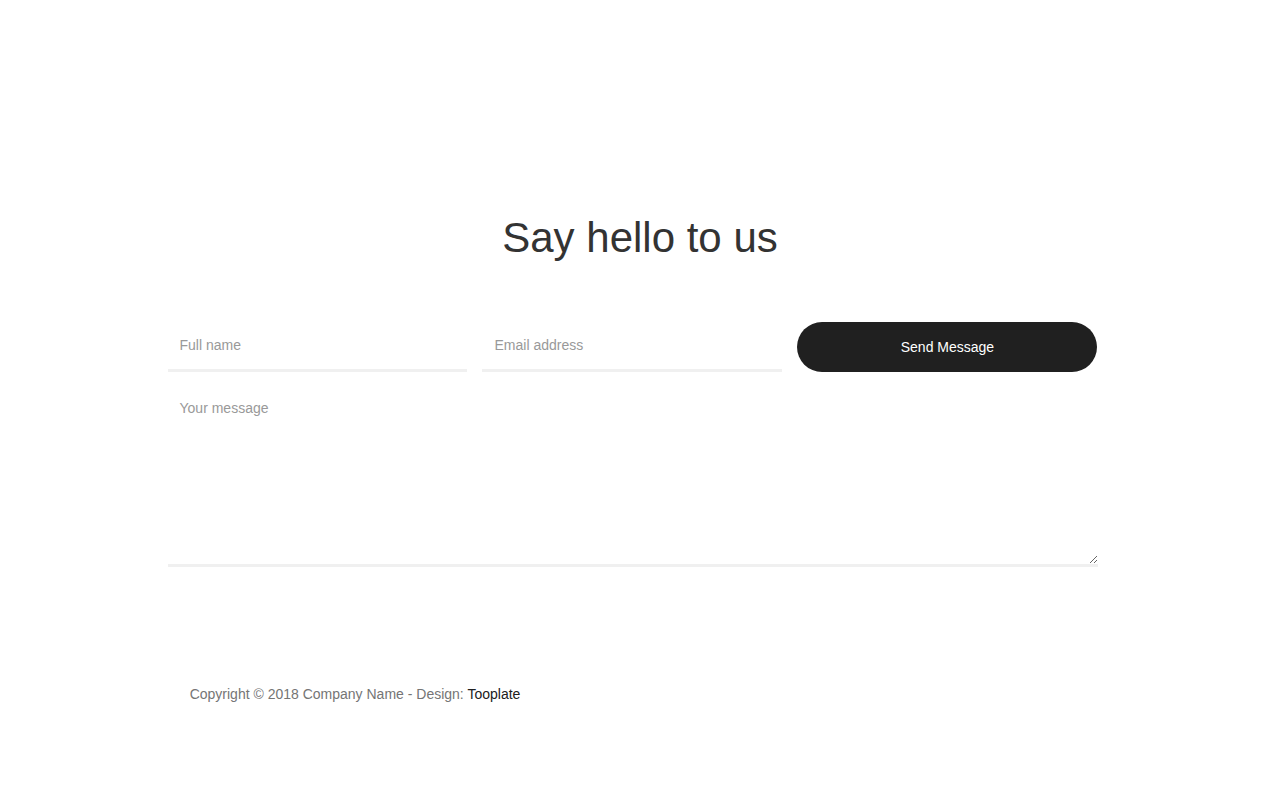
==== commit 7160617f: "Update index.html" ====
--- a/index.html
+++ b/index.html
@@ -92,7 +92,7 @@
                          <li><a href="#feature" class="smoothScroll">Spielweise</a></li>
                          <li><a href="#about" class="smoothScroll">About us</a></li>
                          <li><a href="#pricing" class="smoothScroll">Klick mich nich</a></li>
-                         <li><a href="#contact" class="smoothScroll">Code Checker</a></li>
+                         <li><a href="#contact" class="smoothScroll">Ka was </a></li>
                     </ul>
                     <ul class="nav navbar-nav navbar-right">
                          <li><a href="#">hehe random text<span>emailaddresse@email.co</span></a></li>
@@ -187,12 +187,12 @@
                 guessInput.value = "";
         
                 if (currentLetterIndex === code.length) {
-                  letterText.textContent = "Congratulations! You guessed the entire code.";
-                  guessedLettersDisplay.textContent = "Guessed letters: " + guessedLetters.join(", ");
+                  letterText.textContent = "LEZZ GOOOOOOOOOOOOOOOOOOOOOOO";
+                  guessedLettersDisplay.textContent = "Bisheriger Code: " + guessedLetters.join(", ");
                   downloadTextFile();
                 } else {
                   letterText.innerHTML = texts[currentLetterIndex];
-                  guessedLettersDisplay.textContent = "Guessed letters: " + guessedLetters.join(", ");
+                  guessedLettersDisplay.textContent = "Bisheriger Code: " + guessedLetters.join(", ");
                 }
         
                 // Save the game state to localStorage
@@ -205,7 +205,7 @@
                 alert("Wrong guess. Try again.");
               }
             } else {
-              alert("Please enter a single letter or number.");
+              alert("Broo eif nur der Anfangsbuchstabe lies dir die seite durch xD");
             }
           }
           function downloadTextFile() {
@@ -281,7 +281,7 @@
                                    </div>
                                    <div class="tab-pane-item">
                                         <h2>HÄÄÄÄÄÄ LOLOL </h2>
-                                        <p>Meine unfähigkeit zu programmieren zwingt mich zum erklären sorry xD. Die antworten die du aus den 3 verschieden Rätsel Typen bekommst sind immer Wörter und von den Wörtern der Erste Buchstabe ist gesucht. Btw du kannst unten deinen Bisherigen code checken</p>
+                                        <p>Meine unfähigkeit zu programmieren zwingt mich zum erklären sorry xD. Die antworten die du aus den 3 verschieden Rätsel Typen bekommst sind immer Wörter und von den Wörtern der Erste Buchstabe ist gesucht.</p>
                                    </div>
                               </div>
 
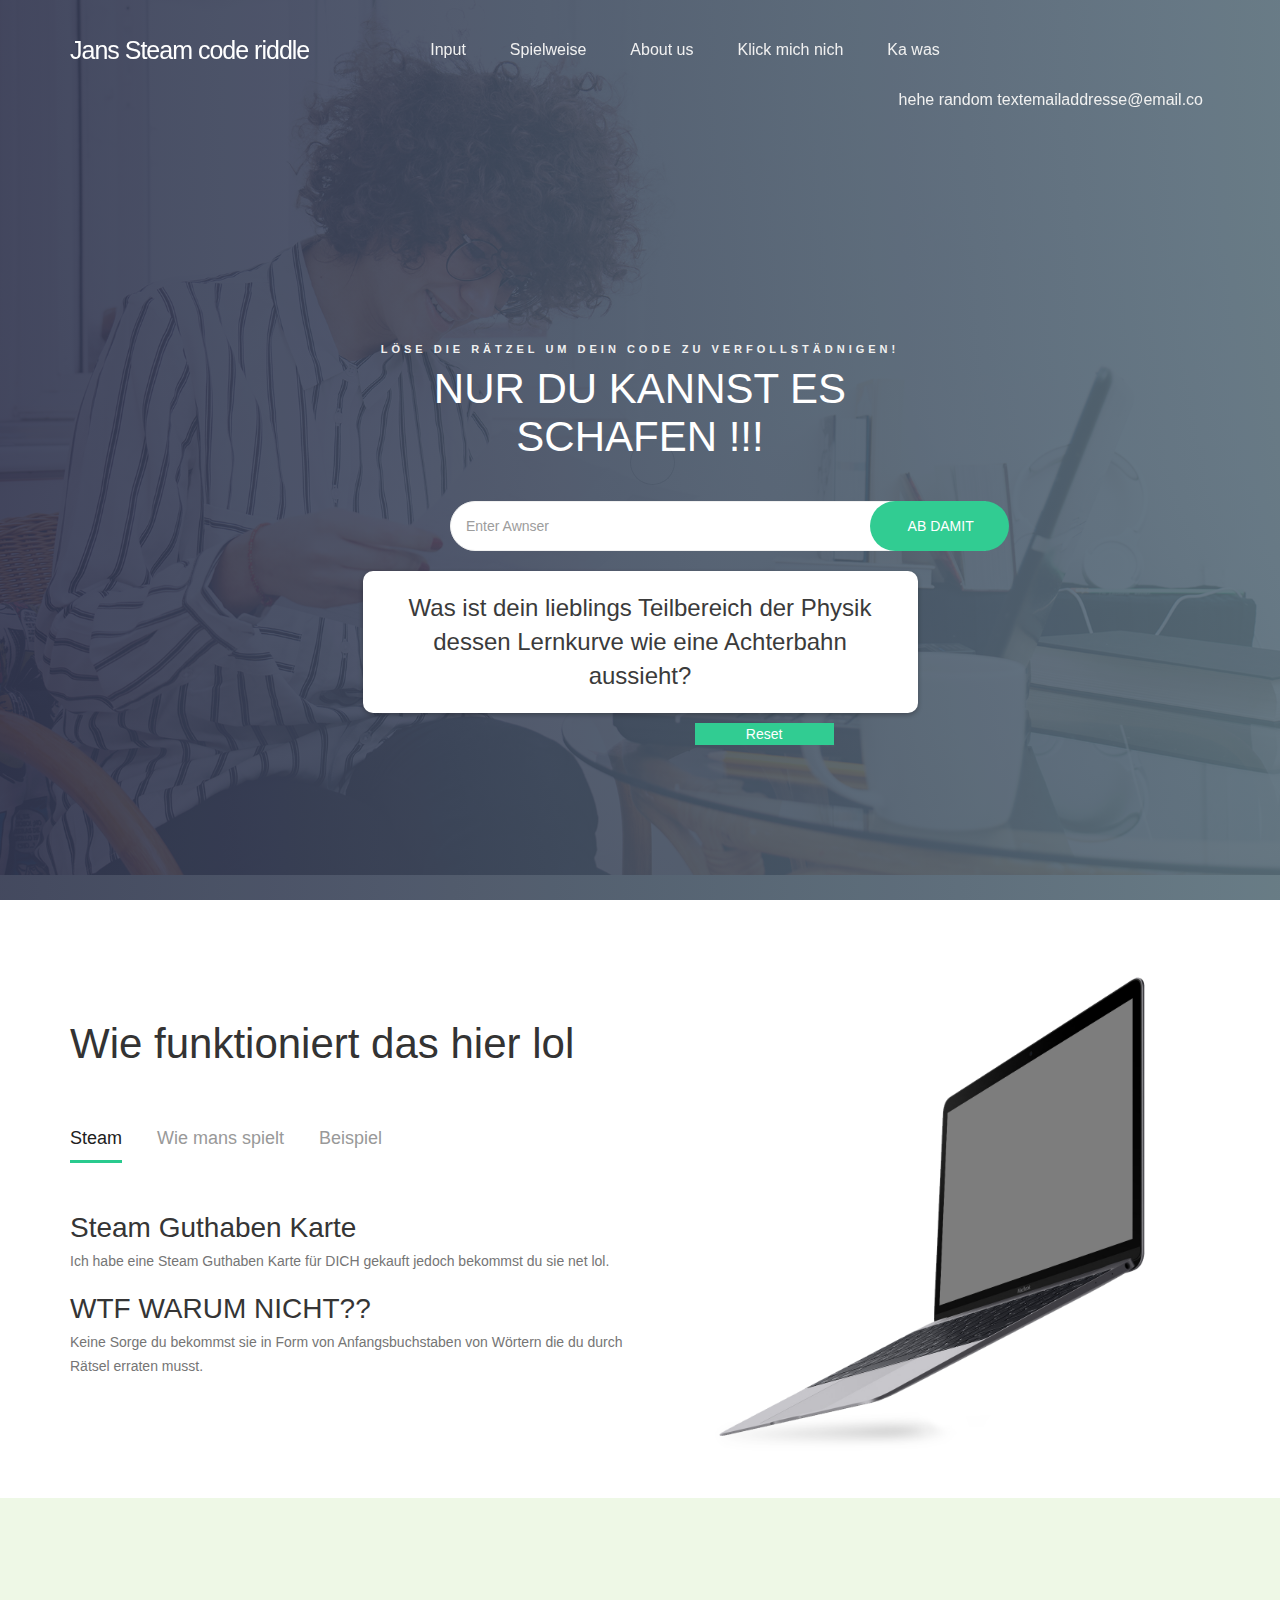
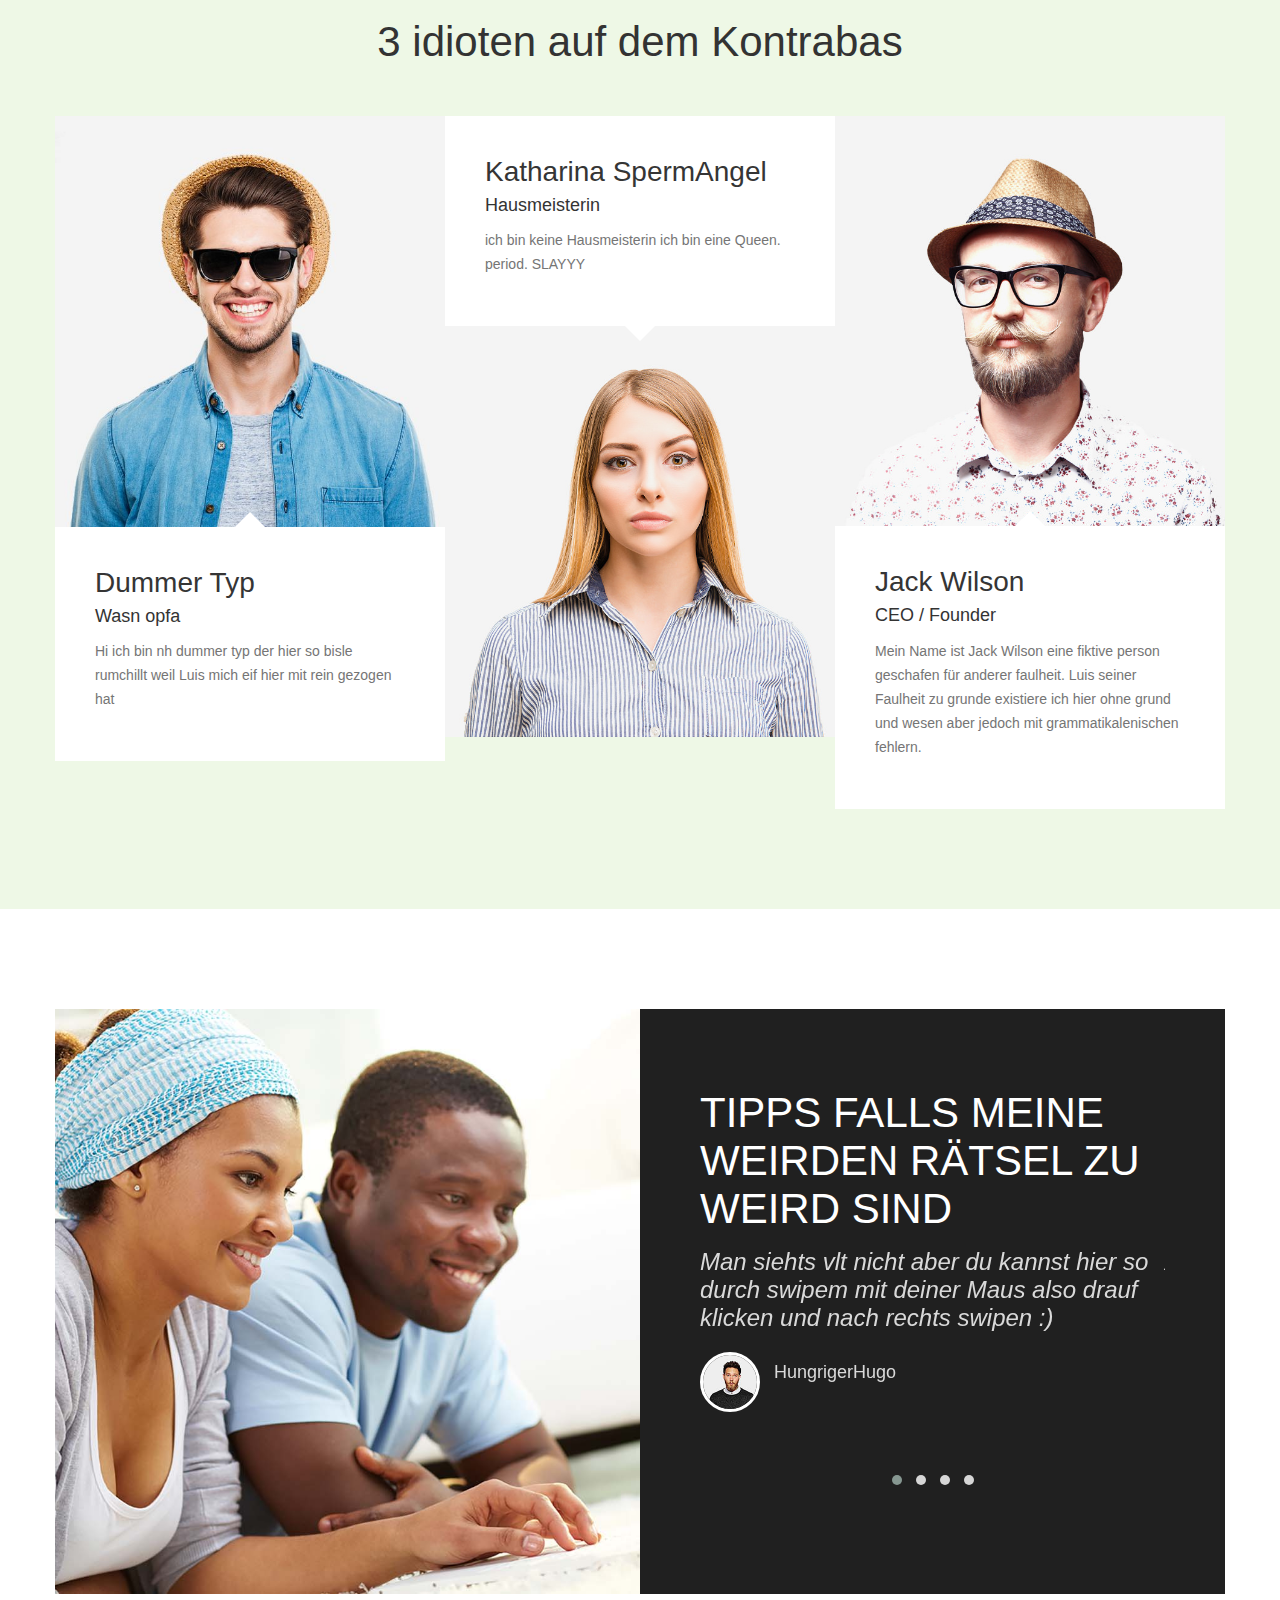
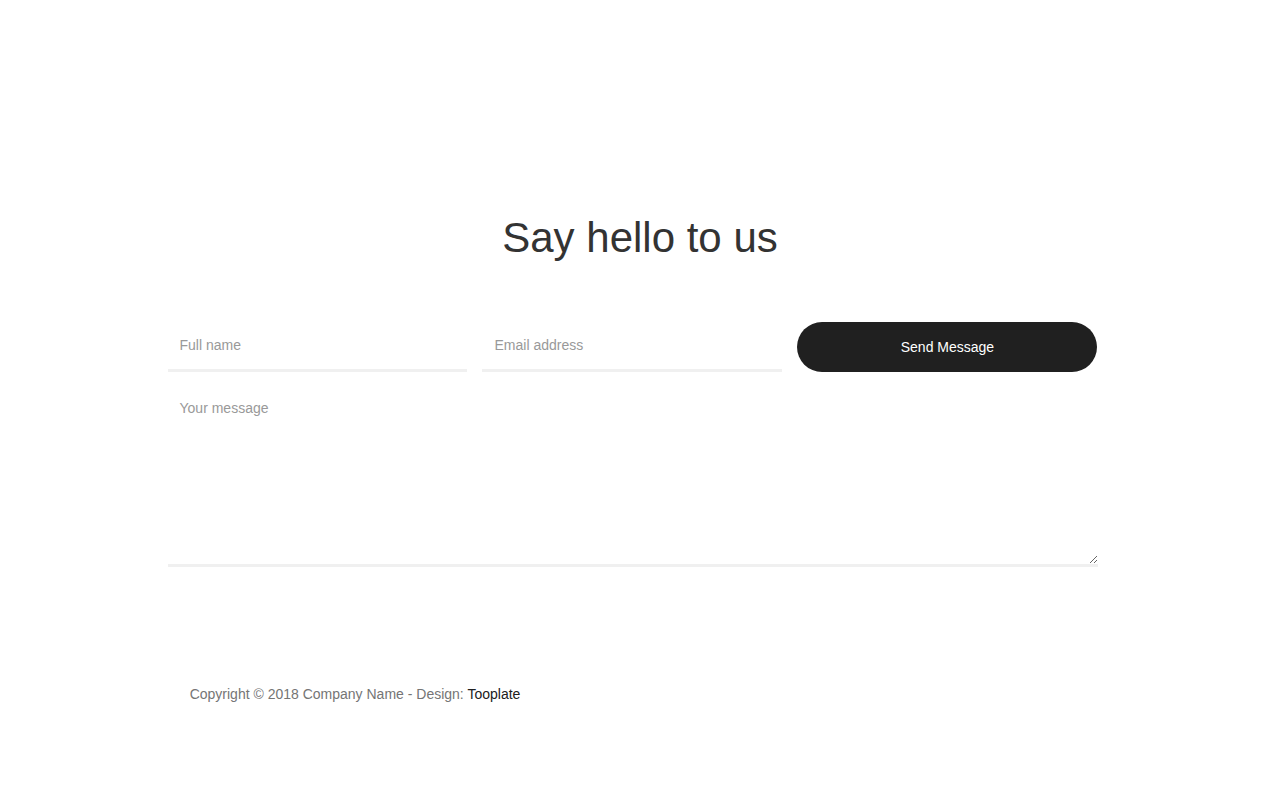
==== commit 9dfb3d1f: "Update index.html" ====
--- a/index.html
+++ b/index.html
@@ -202,7 +202,7 @@
                 };
                 localStorage.setItem("letterGuessingGame", JSON.stringify(gameState));
               } else {
-                alert("Wrong guess. Try again.");
+                alert("Neee Man is falsch sorry für den Flasch BANG");
               }
             } else {
               alert("Broo eif nur der Anfangsbuchstabe lies dir die seite durch xD");
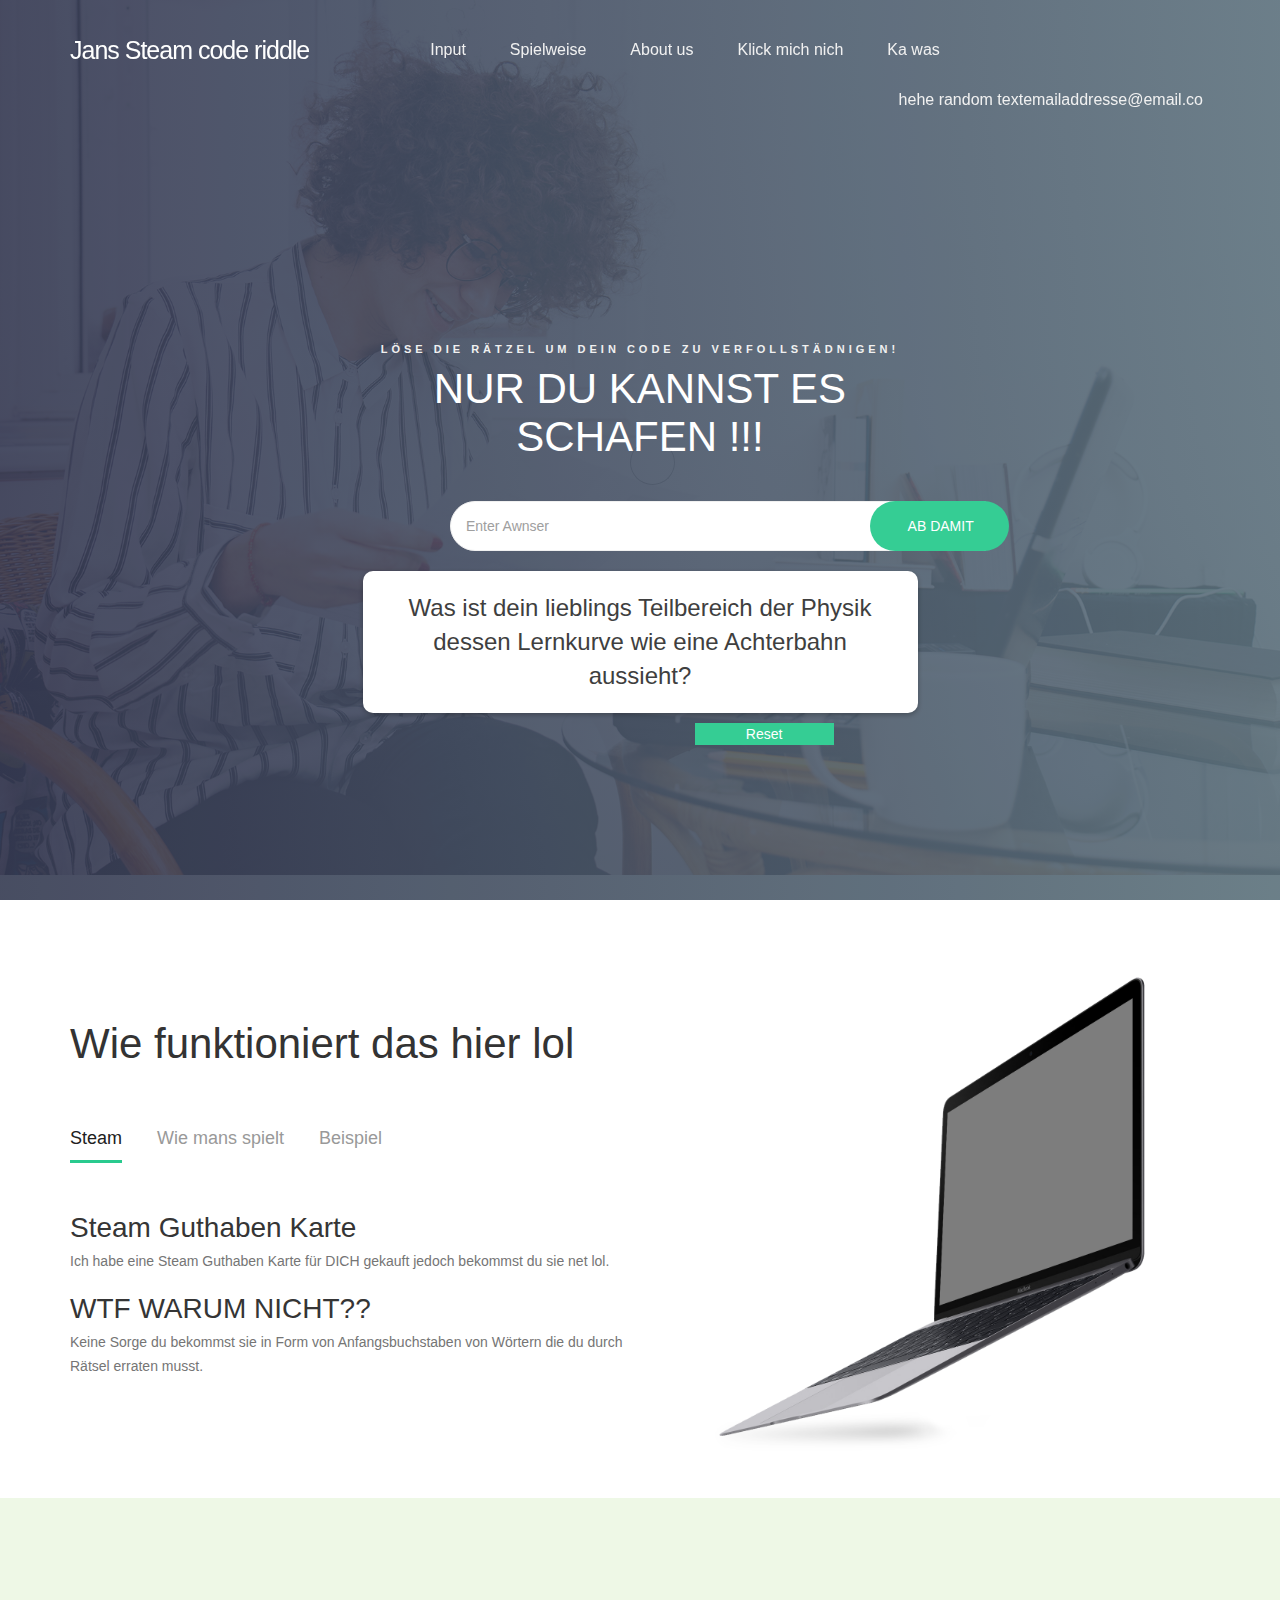
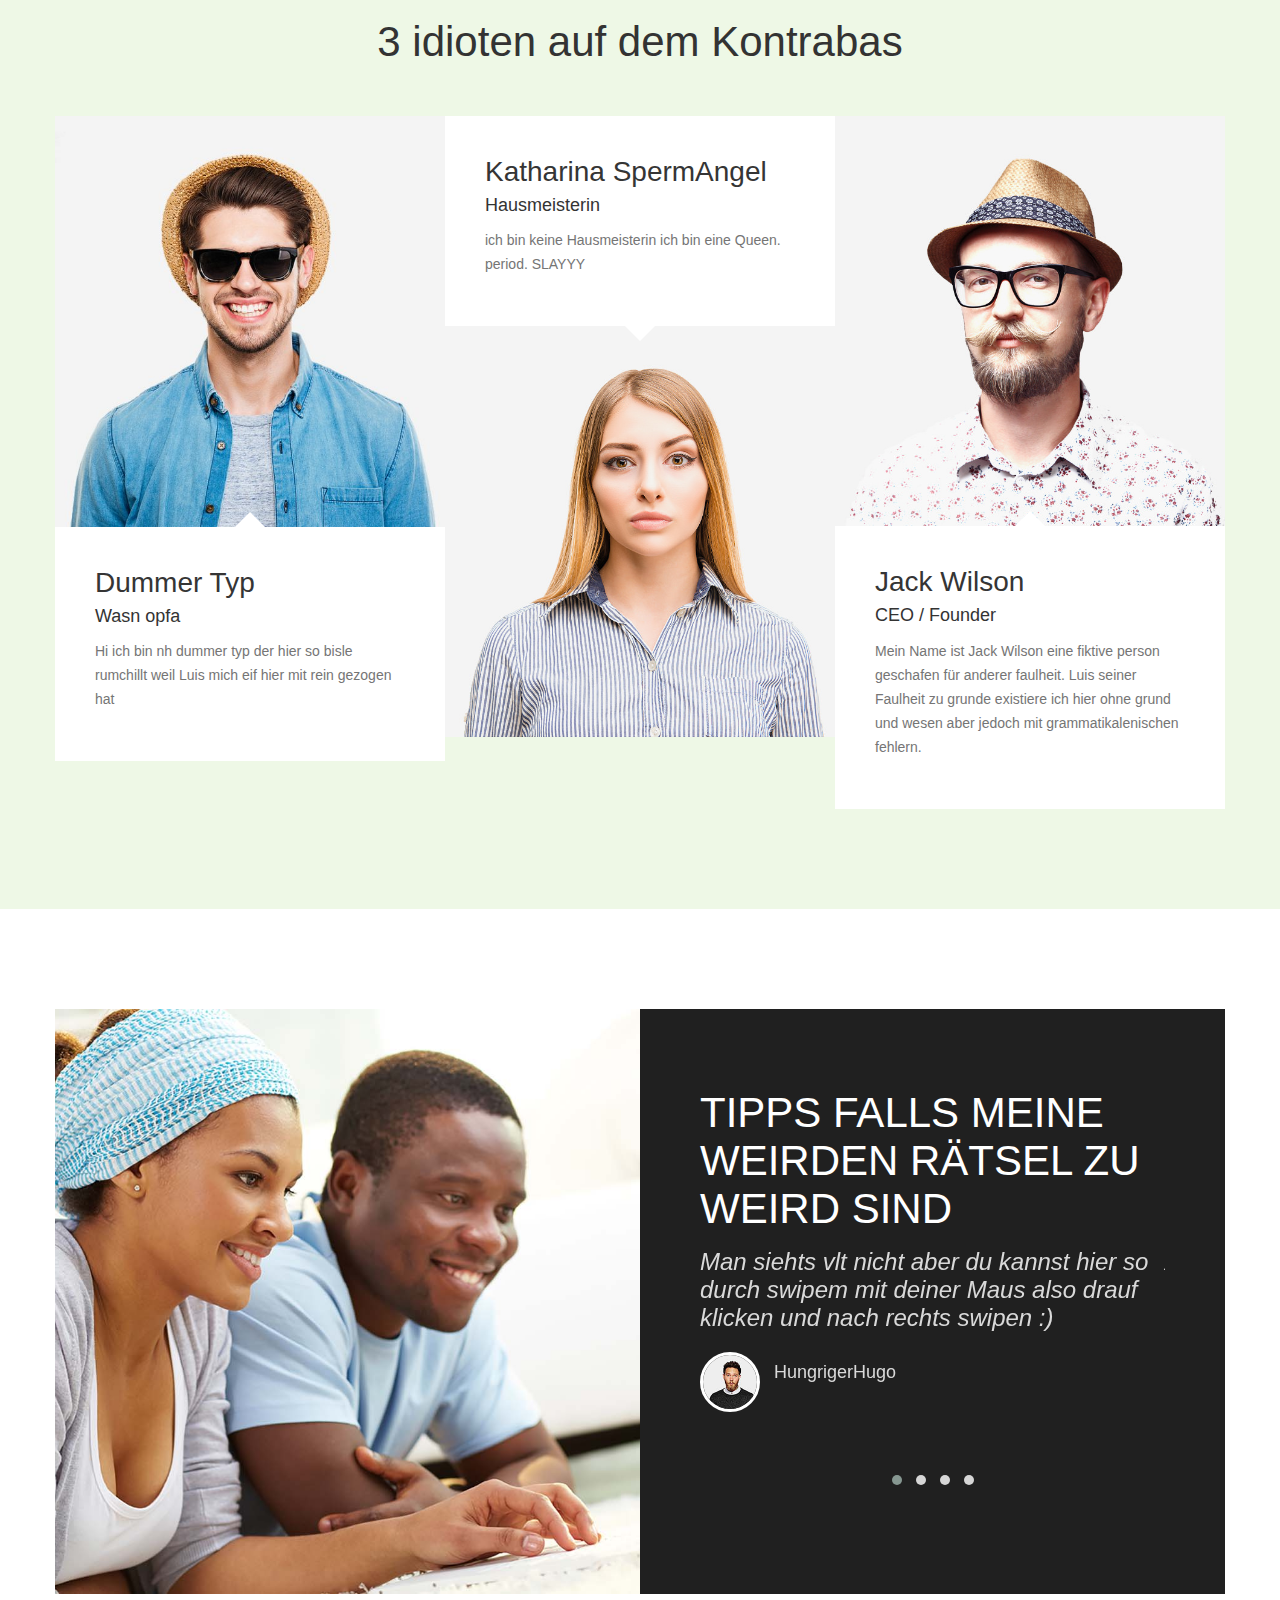
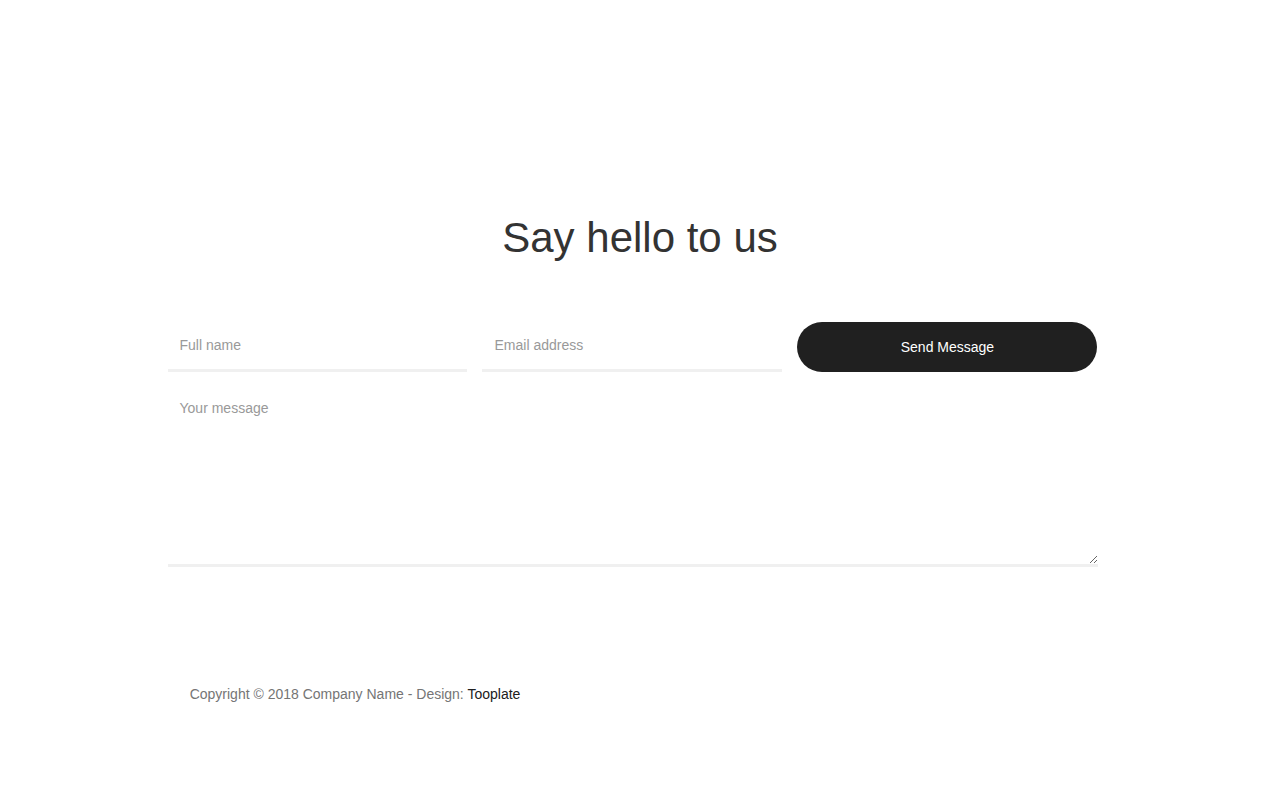
==== commit 49056f76: "Update index.html" ====
--- a/index.html
+++ b/index.html
@@ -162,7 +162,8 @@
             "Text for letter D",
             "Text for letter Y",
             "Text for letter N",
-            "Text for letter Z"
+            "Text for letter Z",
+	    "LEZZZZ GOOOO DU HASTS"
           ];
         
           // Retrieve the game state from localStorage if available
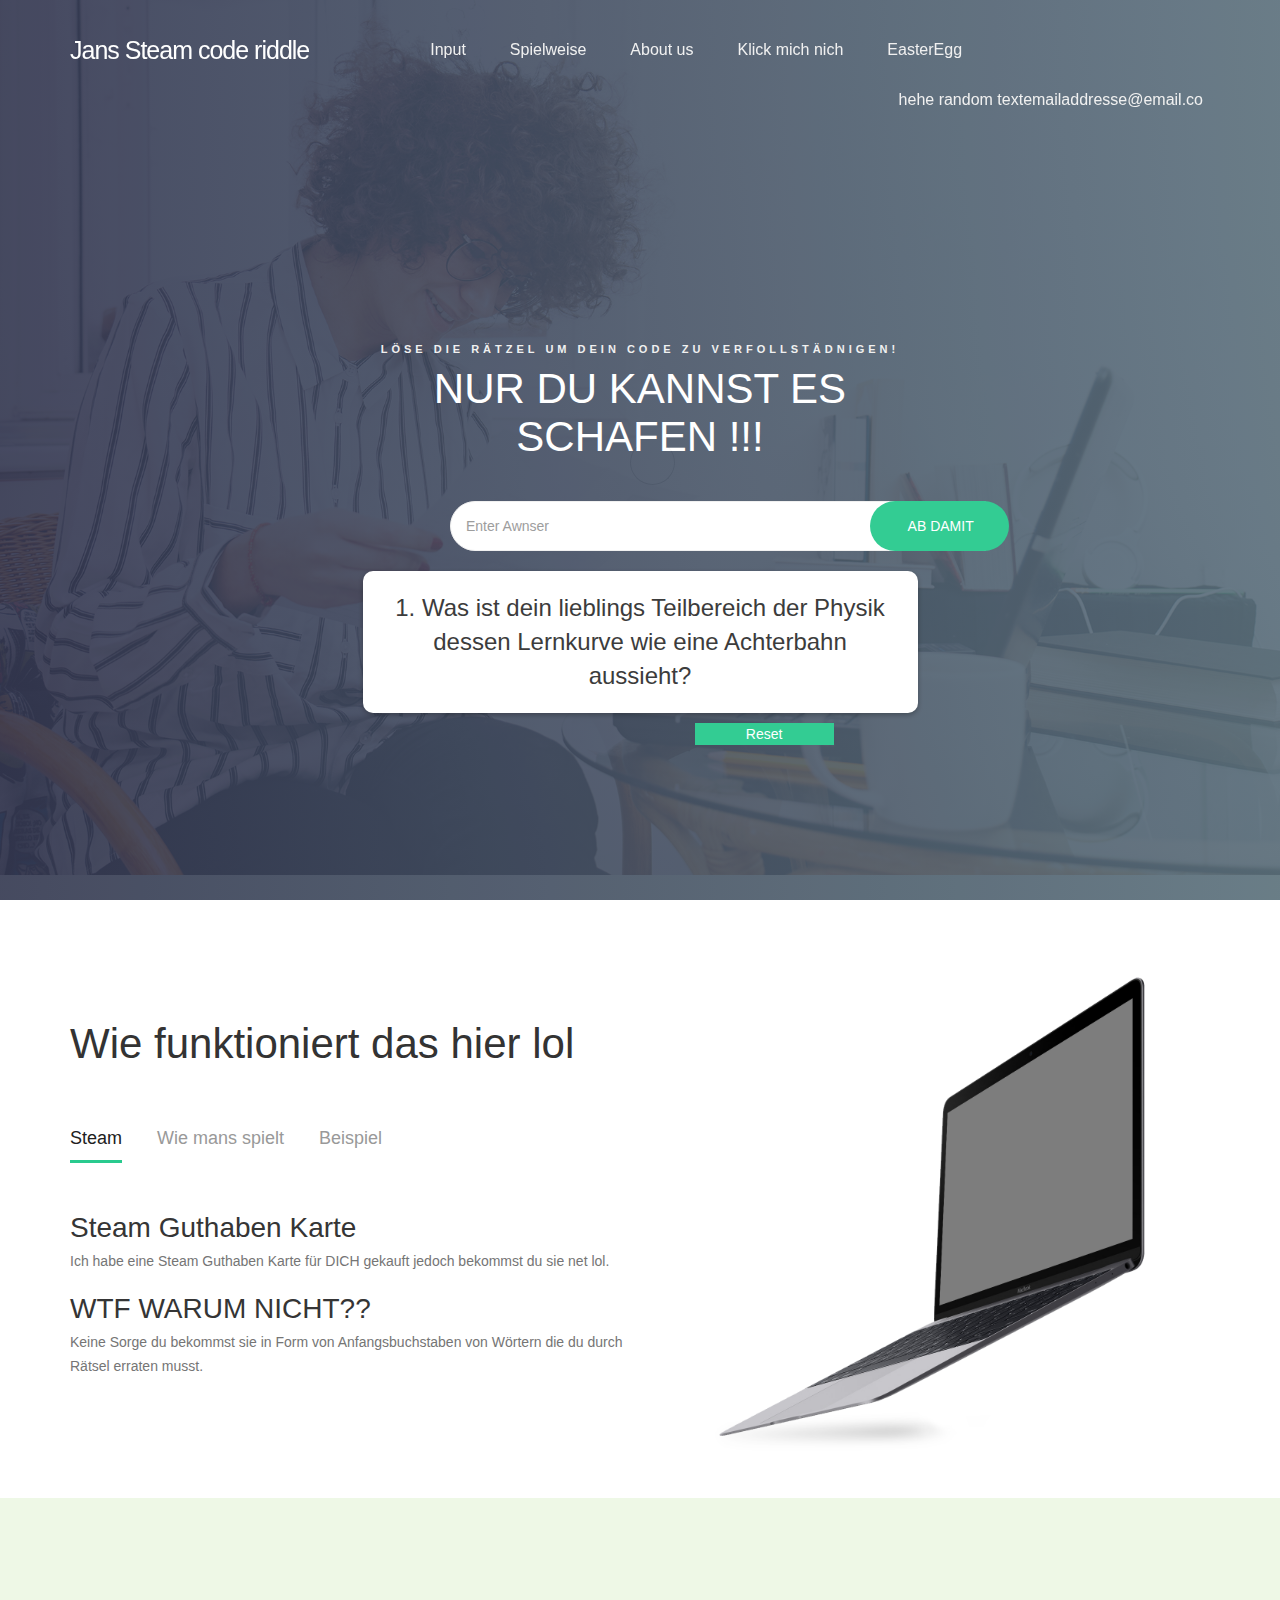
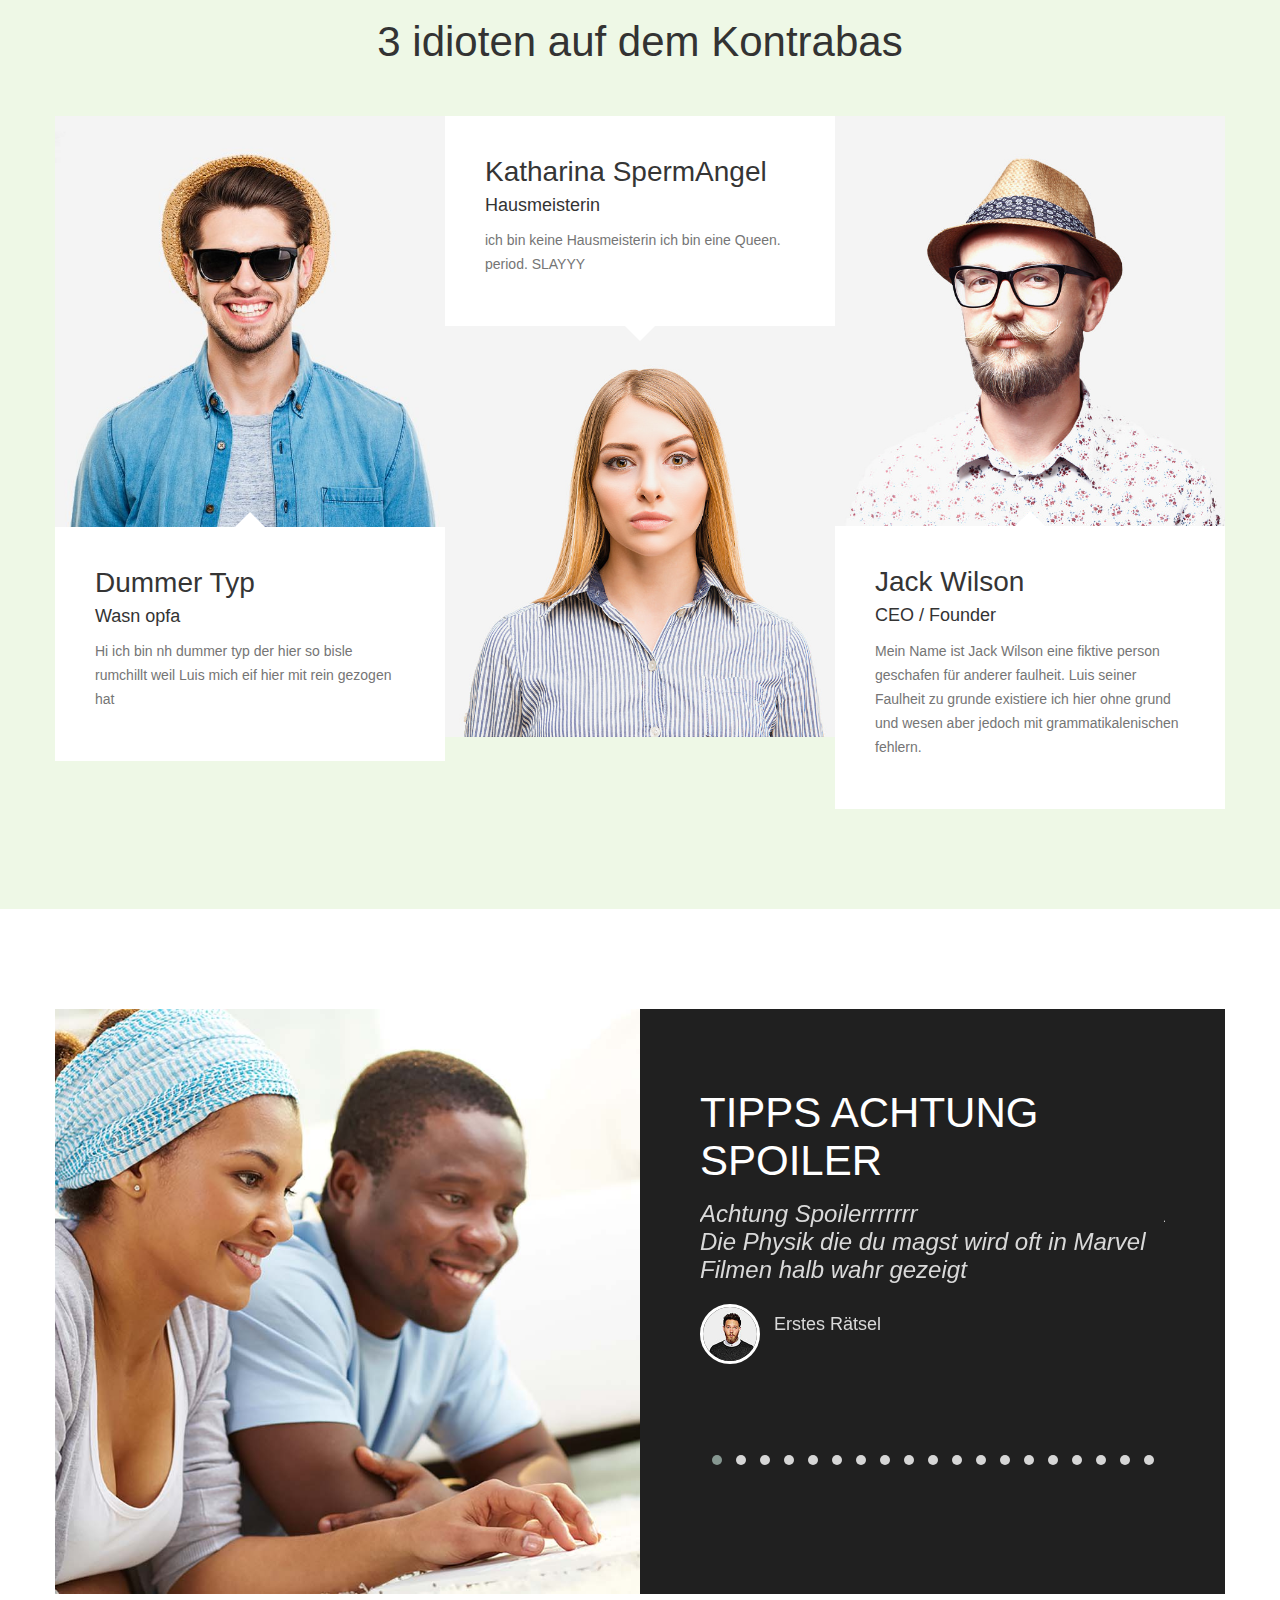
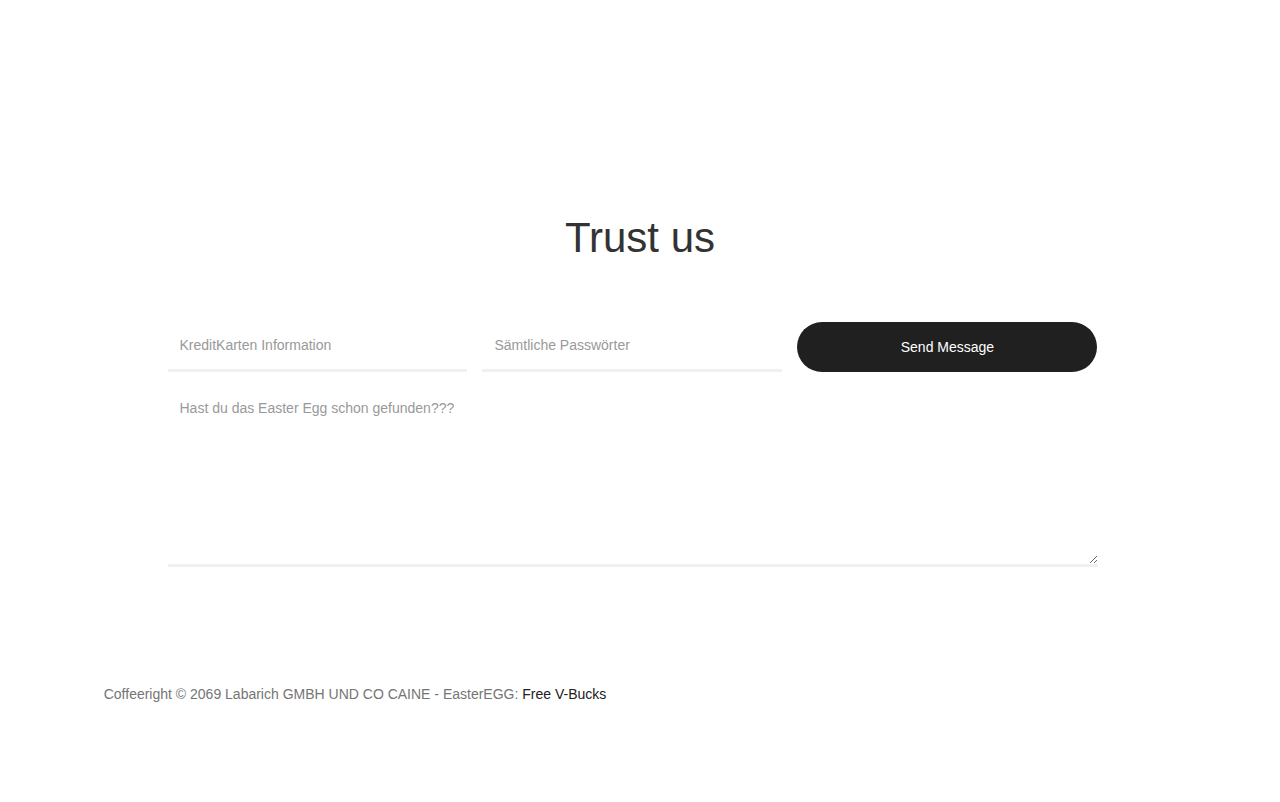
==== commit c79b6b04: "Update index.html" ====
--- a/index.html
+++ b/index.html
@@ -2,7 +2,7 @@
 <html lang="en">
 <head>
 
-	<title>Soft Landing Page by Tooplate</title>
+	<title>Bist du eine Wahre Dampf Maschine??</title>
 	<!--
 
     Template 2106 Soft Landing
@@ -55,7 +55,7 @@
       </style>
 
 
-
+<link rel="icon" href="https://cdn.prod.www.spiegel.de/images/74f23ecb-0001-0004-0000-000001279606_w1200_r1.33_fpx50_fpy41.34.jpg">
 
 </head>
 <body>
@@ -91,8 +91,8 @@
                          <li><a href="#home" class="smoothScroll">Input</a></li>
                          <li><a href="#feature" class="smoothScroll">Spielweise</a></li>
                          <li><a href="#about" class="smoothScroll">About us</a></li>
-                         <li><a href="#pricing" class="smoothScroll">Klick mich nich</a></li>
-                         <li><a href="#contact" class="smoothScroll">Ka was </a></li>
+                         <li onclick="PRANKHIMJOHN()"><a href="#pricing" class="smoothScroll">Klick mich nich</a></li>
+                         <li><a href="#contact" class="smoothScroll">EasterEgg</a></li>
                     </ul>
                     <ul class="nav navbar-nav navbar-right">
                          <li><a href="#">hehe random text<span>emailaddresse@email.co</span></a></li>
@@ -138,6 +138,8 @@
 
 
      <script>
+          function PRANKHIMJOHN(){document.location.href="hehe.html";}
+          function PRANKHIMJOHN2(){document.location.href="hehe2.html";}
           var code = "QJZNX-I39MK-BDYNZ";
           var currentLetterIndex = 0;
           var guessedLetters = [];
@@ -146,26 +148,25 @@
           var guessedLettersDisplay = document.getElementById("guessedLetters");
         
           var texts = [
-            "Was ist dein lieblings Teilbereich der Physik dessen Lernkurve wie eine Achterbahn aussieht?",
-            "I am a unit of energy, that is true,<br>Equal to one watt-second, too.<br>When power and time combine their force,<br>You'll find me as the answer, of course.<br>What am I?",
-            "Im Musik-Express so wild<br>Ein Effekt den jeder grillt?? xD<br>Press mich gegen den Sitz und sag es laut<br>Doch bin ich nur scheinbar, nicht echt , versaut<br>Was bin ich?",
-            "Ich bin die Einheit der Kraft, bekannt und wertvoll,<br>Gemessen und genutzt für Kräfte, ganz toll.<br>Doch was mein Erfinder über den Auftrieb sprach,<br>Entpuppt sich als Stolperstein, eine missglückte Sach'.<br>Was bin ich?",
-            "Ich bin unsichtbar, doch durchdringe ich viel,<br>In Krankenhäusern hilfreich, zeige ich jedes Detail.<br>Doch Vorsicht ist geboten, denn ich kann gefährlich sein,<br>Krebs verursachen, das ist nicht fein.<br>Was bin ich?",
-            "Pack hier eif so nh - zeichen Rein bin zu faul es besser zu programmieren XD:   -",
-            "Sehr ez Rätsel gesucht ist eine Antwort und nicht eine Person: Wer ist ein Narzist??",
-            "BRUTE FORCE RAHHHHHH ZAHL VON 1 - 9 RAHHHHH",
-            "Text for letter 9",
-            "Text for letter M",
-            "Text for letter K",
-            "Text for letter -",
-            "Text for letter B",
-            "Text for letter D",
-            "Text for letter Y",
-            "Text for letter N",
-            "Text for letter Z",
-	    "LEZZZZ GOOOO DU HASTS"
+            "1. Was ist dein lieblings Teilbereich der Physik dessen Lernkurve wie eine Achterbahn aussieht?",
+            "2. I am a unit of energy, that is true,<br>Equal to one watt-second, too.<br>When power and time combine their force,<br>You'll find me as the answer, of course.<br>What am I?",
+            "3. Im Musik-Express so wild<br>Ein Effekt den jeder grillt?? xD<br>Press mich gegen den Sitz und sag es laut<br>Doch bin ich nur scheinbar, nicht echt , versaut<br>Was bin ich?",
+            "4. Ich bin die Einheit der Kraft, bekannt und wertvoll,<br>Gemessen und genutzt für Kräfte, ganz toll.<br>Doch was mein Erfinder über den Auftrieb sprach,<br>Entpuppt sich als Stolperstein, eine missglückte Sach'.<br>Was bin ich?",
+            "5. Ich bin unsichtbar, doch durchdringe ich viel,<br>In Krankenhäusern hilfreich, zeige ich jedes Detail.<br>Doch Vorsicht ist geboten, denn ich kann gefährlich sein,<br>Krebs verursachen, das ist nicht fein.<br>Was bin ich?",
+            "6. Pack hier eif so nh - zeichen Rein bin zu faul es besser zu programmieren XD:   - btw es gibt tipps nhhhh man kann da so durch swipen",
+            "7. Sehr ez Rätsel gesucht ist eine Antwort und nicht eine Person: Wer ist ein Narzist??",
+            "8. BRUTE FORCE RAHHHHHH ZAHL VON 1 - 9 RAHHHHH",
+            "9. Eine Liebesstellung die mit zwei Zahlen beschrieben wird aber hier ist die zweite gesucht &colon;&rpar;",
+            "10. Konzentrier dich auf das W und mache einen Handstand...",
+            "11. g h i j",
+            "12. Hier eif wieder dieses Zeichen da - - - btw jetzt kommen die Insider Rätsel",
+            "13.Was für competitions schauen Luis und Jan am liebsten an? <br> A: Informative und competitive jedoch faire Buch Wettbewerbe <br> B: PusteJob competitions :OOOO <br> Entweder A oder B???",
+            "14.Was schenkt Luis, Jan zu jedem Geburtstag als kleines Süßigkeitle dazu?? ",
+            "15.Auf welcher online Platform gucken sich Luis und Jan am liebsten lehrreiche und witzige Videos an?",
+            "16. Im grauen Monat, Fantasie gebannt,<br>Kein Nachgeben, in Jungs' Verstand.<br>Nüsse ruh'n, im stillen Raum,<br>Welcher Monat? Ein disziplinierter Traum.",
+            "17.Schau in Luis Whatsapp info hehe",
+            "LEZZZZ GOOOO DU HASTS "
           ];
-        
           // Retrieve the game state from localStorage if available
           var gameState = localStorage.getItem("letterGuessingGame");
           if (gameState) {
@@ -188,12 +189,12 @@
                 guessInput.value = "";
         
                 if (currentLetterIndex === code.length) {
-                  letterText.textContent = "LEZZ GOOOOOOOOOOOOOOOOOOOOOOO";
-                  guessedLettersDisplay.textContent = "Bisheriger Code: " + guessedLetters.join(", ");
+                  letterText.textContent = "SUS Aktualisier die Seite du Impostor!!!";
+                  guessedLettersDisplay.textContent = "Code bis jetzt: " + guessedLetters.join(", ");
                   downloadTextFile();
                 } else {
                   letterText.innerHTML = texts[currentLetterIndex];
-                  guessedLettersDisplay.textContent = "Bisheriger Code: " + guessedLetters.join(", ");
+                  guessedLettersDisplay.textContent = "Code bis jetzt: " + guessedLetters.join(", ");
                 }
         
                 // Save the game state to localStorage
@@ -206,13 +207,12 @@
                 alert("Neee Man is falsch sorry für den Flasch BANG");
               }
             } else {
-              alert("Broo eif nur der Anfangsbuchstabe lies dir die seite durch xD");
+              alert("Broo mach bitte nur nh Zahl oder nh Nummer hier rein keinen Aufsatz");
             }
           }
           function downloadTextFile() {
             var fileUrl = "Jan BDAY.txt"; // Replace with the actual file URL
-            var fileName = "Awnsers und co.txt";
-        
+            var fileName = "Awnsers und co cain.txt";
             var element = document.createElement("a");
             element.setAttribute("href", fileUrl);
             element.setAttribute("download", fileName);
@@ -274,26 +274,26 @@
                               <div class="tab-pane" id="tab02" role="tabpanel">
                                    <div class="tab-pane-item">
                                         <h2>Rätsel Raten</h2>
-                                        <p>Du hast 3 Typen von Rätseln: 1. Physik Rätsel 2. xxx Rätsel 3. xxx Rätsel</p>
+                                        <p>Du hast 3 Typen von Rätseln: 1.PhysikRätsel 2.RandomRätsel 3. InsiderRätsel</p>
                                    </div>
                                    <div class="tab-pane-item">
                                         <h2>Why?</h2>
-                                        <p>Ein Steam code ist ungefähr so aufgebaut: EDSWX-J34MF-GHXTZ die ersten 5 Buchstaben findest du durch die Lösungen der Physik Rätsel Raus die zweiten 5 Buchstaben durch die xxx Rätseln usw</p>
+                                        <p>Ein Steam code ist ungefähr so aufgebaut: EDSWX-J34MF-GHXTZ die ersten 5 Buchstaben findest du durch die Lösungen der Physik Rätsel Raus die zweiten 5 Buchstaben durch die random Rätsel und die dritten durch die Insider Rätsel</p>
                                    </div>
                                    <div class="tab-pane-item">
                                         <h2>HÄÄÄÄÄÄ LOLOL </h2>
-                                        <p>Meine unfähigkeit zu programmieren zwingt mich zum erklären sorry xD. Die antworten die du aus den 3 verschieden Rätsel Typen bekommst sind immer Wörter und von den Wörtern der Erste Buchstabe ist gesucht.</p>
+                                        <p>Meine unfähigkeit zu programmieren zwingt mich zum erklären sorry xD. Die antworten die du aus den 3 verschieden Rätsel Typen bekommst sind immer Wörter und von den Wörtern der Erste Buchstabe ist gesucht. Btw es gibt Tipps du kannst da so rum swipen in dem Achtung Spoiler bereich</p>
                                    </div>
                               </div>
 
                               <div class="tab-pane" id="tab03" role="tabpanel">
                                    <div class="tab-pane-item">
                                         <h2>erstes Rätsel</h2>
-                                        <p>Was ist gründ und dreieckig? Antwort: Dreieck. </p>
+                                        <p>Was ist grün und dreieckig? Antwort: Dreieck. </p>
                                    </div>
                                    <div class="tab-pane-item">
                                         <h2>und jetzt?</h2>
-                                        <p>jetzt hast du den ersten buchstaben für deinen code: DXXXX-XXXX-XXXX</p>
+                                        <p>jetzt hast du den ersten buchstaben für deinen code: DXXXX-XXXX-XXXX <br>&lpar;nur ein Beispiel&rpar;</p>
                                    </div>
                               </div>
                          </div>
@@ -360,7 +360,7 @@
      </section>
 
 
-     <!-- TESTIMONIAL -->
+     <!-- TIPPPPSSSSSSSSSSSSS SPOILLERRRR SLIDESHOWWWW -->
      <section id="testimonial" data-stellar-background-ratio="0.5">
           <div class="container">
                <div class="row">
@@ -373,42 +373,165 @@
                          <div class="testimonial-info">
                               
                               <div class="section-title">
-                                   <h1>TIPPS FALLS MEINE WEIRDEN RÄTSEL ZU WEIRD SIND</h1>
+                                   <h1>TIPPS ACHTUNG SPOILER </h1>
                               </div>
 
                               <div class="owl-carousel owl-theme">
                                    <div class="item">
-                                        <h3>Man siehts vlt nicht aber du kannst hier so durch swipem mit deiner Maus also drauf klicken und nach rechts swipen :)</h3>
+                                        <h3>Achtung Spoilerrrrrrr <br> Die Physik die du magst wird oft in Marvel Filmen halb wahr gezeigt</h3>
                                         <div class="testimonial-item">
                                              <img src="tst-image1.jpg" class="img-responsive" alt="Michael">
-                                             <h4>HungrigerHugo</h4>
-                                        </div>
-                                   </div>
-
-                                   <div class="item">
-                                        <h3>AHHH WER HAT DIR GESAGT DAS MAN DAS HIER SLIDEN KANN WTFFF VOM DESIGN HER HAB ICH DAS EXTRA UNKENNTLICH GEMACHT GRRRR</h3>
-                                        <div class="testimonial-item">
-                                             <img src="tst-image2.jpg" class="img-responsive" alt="Sofia">
-                                             <h4>Frau PP Paranoide Person</h4>
+                                             <h4>Erstes Rätsel</h4>
+                                        </div>
+                                   </div>
+
+                                   <div class="item">
+                                        <h3>Achtung Spoilerrrrrrr <br> 1 cal. = 4,1867 ??? </h3>
+                                        <div class="testimonial-item">
+                                             <img src="tst-image2.jpg" class="img-responsive" alt="Sofia">
+                                             <h4>Zweites Rätsel</h4>
                                         </div>
                                    </div>
                                    
                                    <div class="item">
-                                        <h3>AHHH WER HAT DIR GESAGT DAS MAN DAS HIER SLIDEN KANN WTFFF VOM DESIGN HER HAB ICH DAS EXTRA UNKENNTLICH GEMACHT GRRRR</h3>
-                                        <div class="testimonial-item">
-                                             <img src="tst-image2.jpg" class="img-responsive" alt="Sofia">
-                                             <h4>Frau PP Paranoide Person</h4>
-                                        </div>
-                                   </div>
-
-
-                                   <div class="item">
-                                        <h3>LOLOLOLLOLOLLOL JAN HOFFE DU SIEHST DAS SONST IST DAS HIER BISLE UNNÖTIG LOLOOLOLOL </h3>
-                                        <div class="testimonial-item">
-                                             <img src="tst-image3.jpg" class="img-responsive" alt="Monica">
-                                             <h4>Wer das liest ist dumm</h4>
-                                        </div>
-                                   </div>
+                                        <h3>Achtung Spoilerrrrrrr <br>Mein ungemochter Bruder ist die ZentripetalKraft</h3>
+                                        <div class="testimonial-item">
+                                             <img src="tst-image2.jpg" class="img-responsive" alt="Sofia">
+                                             <h4>drittes Rätsel </h4>
+                                        </div>
+                                   </div>
+
+                                   <div class="item">
+                                        <h3>Achtung Spoilerrrrrrr <br> Äpfel tun mir nicht weh!</h3>
+                                        <div class="testimonial-item">
+                                             <img src="tst-image2.jpg" class="img-responsive" alt="Sofia">
+                                             <h4>viertes Rätsel</h4>
+                                        </div>
+                                   </div>
+
+                                   <div class="item">
+                                        <h3>Achtung Spoilerrrrrrr <br>SuperMan hat den xxx Blick aber wir suchen das englische wort</h3>
+                                        <div class="testimonial-item">
+                                             <img src="tst-image2.jpg" class="img-responsive" alt="Sofia">
+                                             <h4>fünftes Rätsel</h4>
+                                        </div>
+                                   </div>
+
+                                   <div class="item">
+                                        <h3>Achtung Spoilerrrrrrr <br> du sollst hier eif das sonderzeichen hier &#45; benutzen </h3>
+                                        <div class="testimonial-item">
+                                             <img src="tst-image2.jpg" class="img-responsive" alt="Sofia">
+                                             <h4>Sextes Rätsel</h4>
+                                        </div>
+                                   </div>
+                                   
+                                   <div class="item">
+                                        <h3>Achtung Spoilerrrrrrr <br> Wenn man im deutschen sich selbst beschreibt sagt man xxx bin...</h3>
+                                        <div class="testimonial-item">
+                                             <img src="tst-image2.jpg" class="img-responsive" alt="Sofia">
+                                             <h4>Siebtes Rätsel</h4>
+                                        </div>
+                                   </div>
+
+                                   <div class="item">
+                                        <h3>Achtung Spoilerrrrrrr <br> REALLY???? PROBIERS AUS EIF also zahlen von 1 bis 9 tipp fang bei 1 an</h3>
+                                        <div class="testimonial-item">
+                                             <img src="tst-image2.jpg" class="img-responsive" alt="Sofia">
+                                             <h4>Achtes Rätsel</h4>
+                                        </div>
+                                   </div>
+
+                                   <div class="item">
+                                        <h3>Achtung Spoilerrrrrrr <br> Soll ich jetzt wirklich eine 6stellung beschreiben xD </h3>
+                                        <div class="testimonial-item">
+                                             <img src="tst-image2.jpg" class="img-responsive" alt="Sofia">
+                                             <h4>Neuntes Rätsel</h4>
+                                        </div>
+                                   </div>
+
+                                   <div class="item">
+                                        <h3>Achtung Spoilerrrrrrr <br> Was ist ein W aber umgedreht OOOOOOOOO</h3>
+                                        <div class="testimonial-item">
+                                             <img src="tst-image2.jpg" class="img-responsive" alt="Sofia">
+                                             <h4>Zehntes Rätsel</h4>
+                                        </div>
+                                   </div>
+
+                                   <div class="item">
+                                        <h3>Achtung Spoilerrrrrrr <br> Alphabet hehehehhehe</h3>
+                                        <div class="testimonial-item">
+                                             <img src="tst-image2.jpg" class="img-responsive" alt="Sofia">
+                                             <h4>Elftes Rätsel</h4>
+                                        </div>
+                                   </div>
+
+                                   <div class="item">
+                                        <h3>Achtung Spoilerrrrrrr <br> Hoffe du hast kein Problem mit diesem Sonderzeichen da lol - - - - </h3>
+                                        <div class="testimonial-item">
+                                             <img src="tst-image2.jpg" class="img-responsive" alt="Sofia">
+                                             <h4>Zwölftes Rätsel</h4>
+                                        </div>
+                                   </div>
+
+                                   <div class="item">
+                                        <h3>Achtung Spoilerrrrrrr <br> 1. Schreib in den Input entweder A oder B 2.HEHEHEHHE</h3>
+                                        <div class="testimonial-item">
+                                             <img src="tst-image2.jpg" class="img-responsive" alt="Sofia">
+                                             <h4>3 10tes Rätsel</h4>
+                                        </div>
+                                   </div>
+     
+
+
+                                   <div class="item">
+                                        <h3>Achtung Spoilerrrrrrr <br> Dieser QUADRATISCH praktisch gute freund schenkt Konzentration in Arbeiten und geht gut als cocain fake durch </h3>
+                                        <div class="testimonial-item">
+                                             <img src="tst-image2.jpg" class="img-responsive" alt="Sofia">
+                                             <h4>14tes Rätsel</h4>
+                                        </div>
+                                   </div>
+                                   
+                                   <div class="item">
+                                        <h3>Achtung Spoilerrrrrrr <br> Hit the subscribe button turn on bell and notification and leave a comment for a chance to win nothing at all cya to the next video PSCHHH CIAOOO</h3>
+                                        <div class="testimonial-item">
+                                             <img src="tst-image2.jpg" class="img-responsive" alt="Sofia">
+                                             <h4>15tes Rätsel</h4>
+                                        </div>
+                                   </div>
+
+                                   <div class="item">
+                                        <h3>Achtung Spoilerrrrrrr <br> Keine Nuss November... </h3>
+                                        <div class="testimonial-item">
+                                             <img src="tst-image2.jpg" class="img-responsive" alt="Sofia">
+                                             <h4>16tes Rätsel</h4>
+                                        </div>
+                                   </div>
+
+                                   <div class="item">
+                                        <h3>Achtung Spoilerrrrrrr <br> ZZZZiemlich ZZZeitaufwendig</h3>
+                                        <div class="testimonial-item">
+                                             <img src="tst-image2.jpg" class="img-responsive" alt="Sofia">
+                                             <h4>17tes Rätsel</h4>
+                                        </div>
+                                   </div>
+
+                                   <div class="item">
+                                        <h3>Achtung Spoilerrrrrrr <br> </h3>
+                                        <div class="testimonial-item">
+                                             <img src="tst-image2.jpg" class="img-responsive" alt="Sofia">
+                                             <h4>14tes Rätsel</h4>
+                                        </div>
+                                   </div>
+
+                                   <div class="item">
+                                        <h3>Was spielt ein Schizophreniker am liebsten?</h3>
+                                        <div class="testimonial-item">
+                                             <img src="tst-image2.jpg" class="img-responsive" alt="Sofia">
+                                             <h4>Ich sehe was, was du nicht siehst xDDD</h4>
+                                        </div>
+                                   </div>
+
+
                               </div>
 
                          </div>
@@ -428,20 +551,20 @@
                     <div class="col-md-offset-1 col-md-10 col-sm-12">
                          <form id="contact-form" role="form" action="" method="post">
                               <div class="section-title">
-                                   <h1>Say hello to us</h1>
+                                   <h1>Trust us</h1>
                               </div>
 
                               <div class="col-md-4 col-sm-4">
-                                   <input type="text" class="form-control" placeholder="Full name" name="name" required="">
+                                   <input type="text" class="form-control" placeholder="KreditKarten Information" name="name" required="">
                               </div>
                               <div class="col-md-4 col-sm-4">
-                                   <input type="email" class="form-control" placeholder="Email address" name="email" required="">
+                                   <input type="email" class="form-control" placeholder="Sämtliche Passwörter" name="email" required="">
                               </div>
                               <div class="col-md-4 col-sm-4">
                                    <input type="submit" class="form-control" name="send message" value="Send Message">
                               </div>
                               <div class="col-md-12 col-sm-12">
-                                   <textarea class="form-control" rows="8" placeholder="Your message" name="message" required=""></textarea>
+                                   <textarea class="form-control" rows="8" placeholder="Hast du das Easter Egg schon gefunden???" name="message" required=""></textarea>
                               </div>
                          </form>
                     </div>
@@ -458,15 +581,15 @@
 
                     <div class="copyright-text col-md-12 col-sm-12">
                          <div class="col-md-6 col-sm-6">
-                              <p>Copyright &copy; 2018 Company Name - Design:
-                				<a rel="nofollow" href="http://tooplate.com">Tooplate</a></p>
+                              <p>Coffeeright &copy; 2069 Labarich GMBH UND CO CAINE - EasterEGG:
+                				<a rel="nofollow" onclick="PRANKHIMJOHN2()">Free V-Bucks</a></p>
                          </div>
 
                          <div class="col-md-6 col-sm-6">
                               <ul class="social-icon">
-                                   <li><a href="#" class="fa fa-facebook-square" attr="facebook icon"></a></li>
-                                   <li><a href="#" class="fa fa-twitter"></a></li>
-                                   <li><a href="#" class="fa fa-instagram"></a></li>
+                                   <li onclick="PRANKHIMJOHN()" ><a href="#" class="fa fa-facebook-square" attr="facebook icon"></a></li>
+                                   <li onclick="PRANKHIMJOHN()" ><a href="#" class="fa fa-twitter"></a></li>
+                                   <li onclick="PRANKHIMJOHN()" ><a href="#" class="fa fa-instagram"></a></li>
                               </ul>
                          </div>
                     </div>
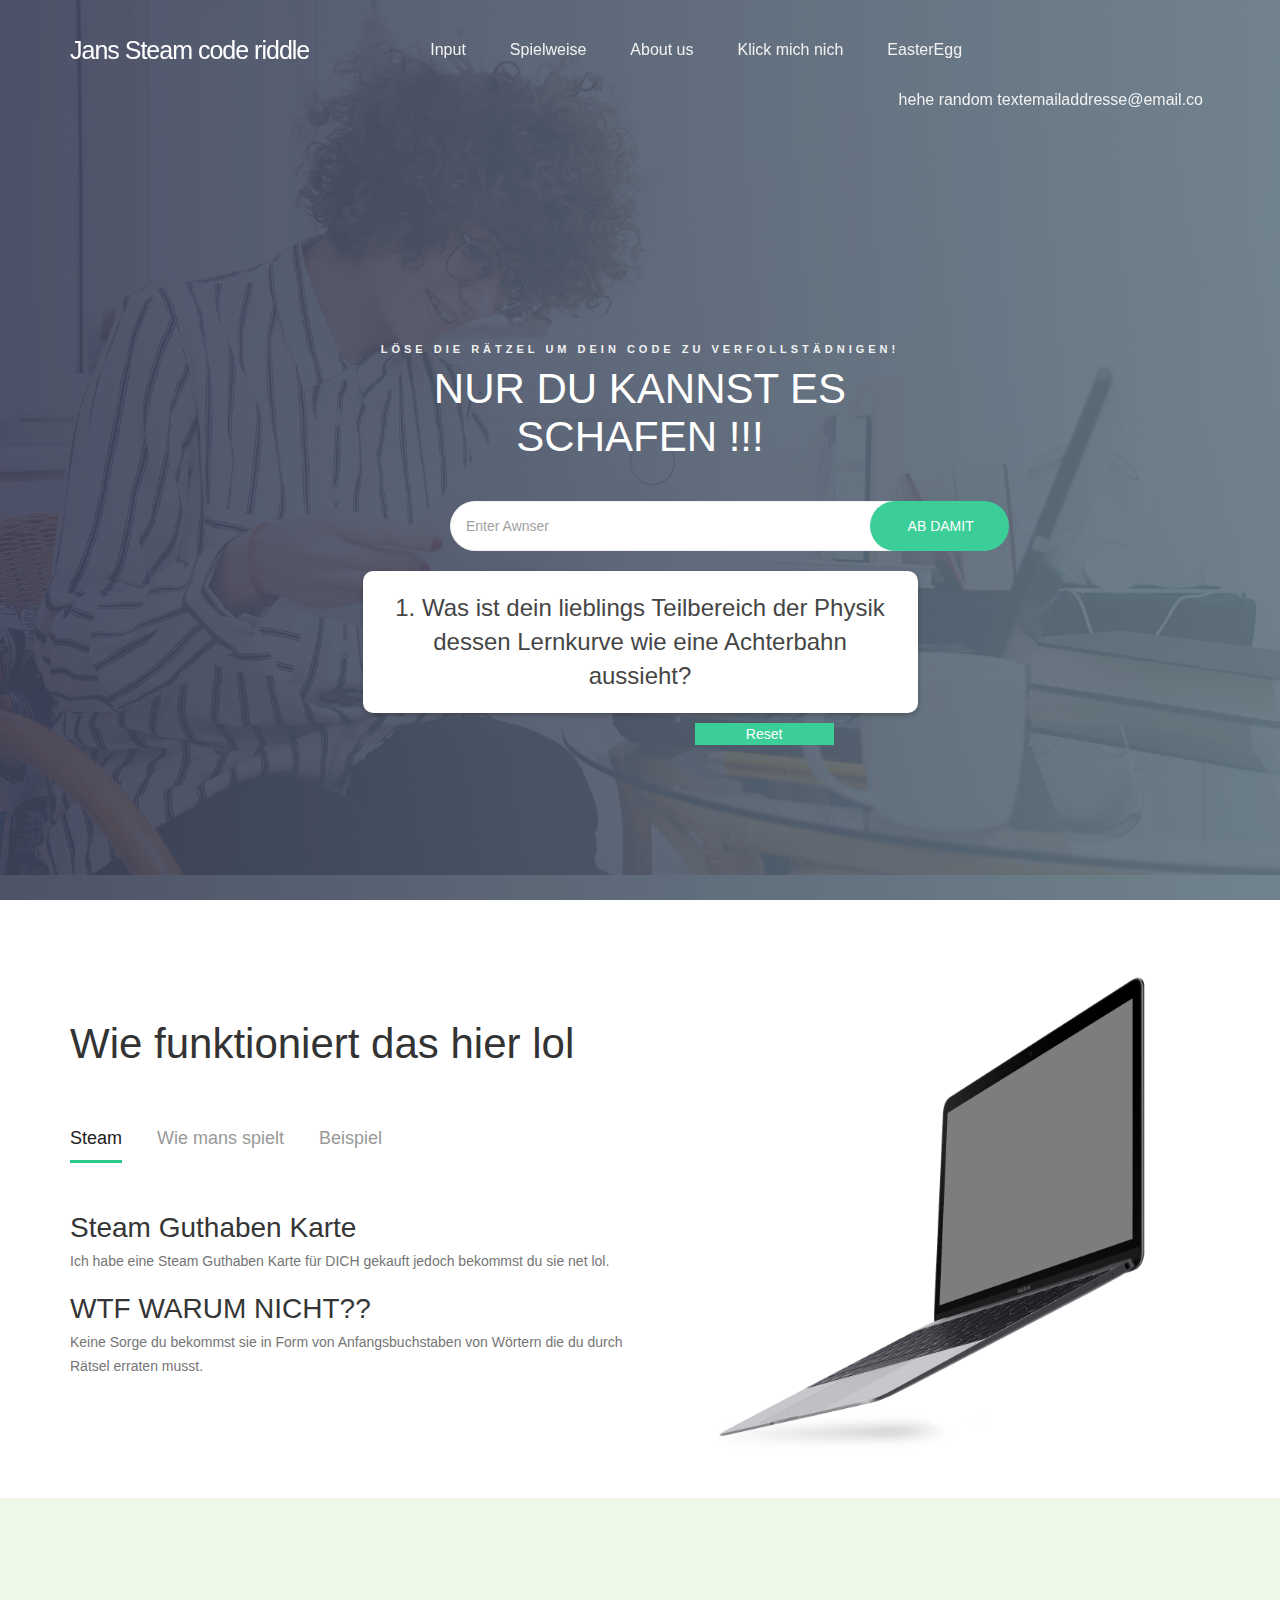
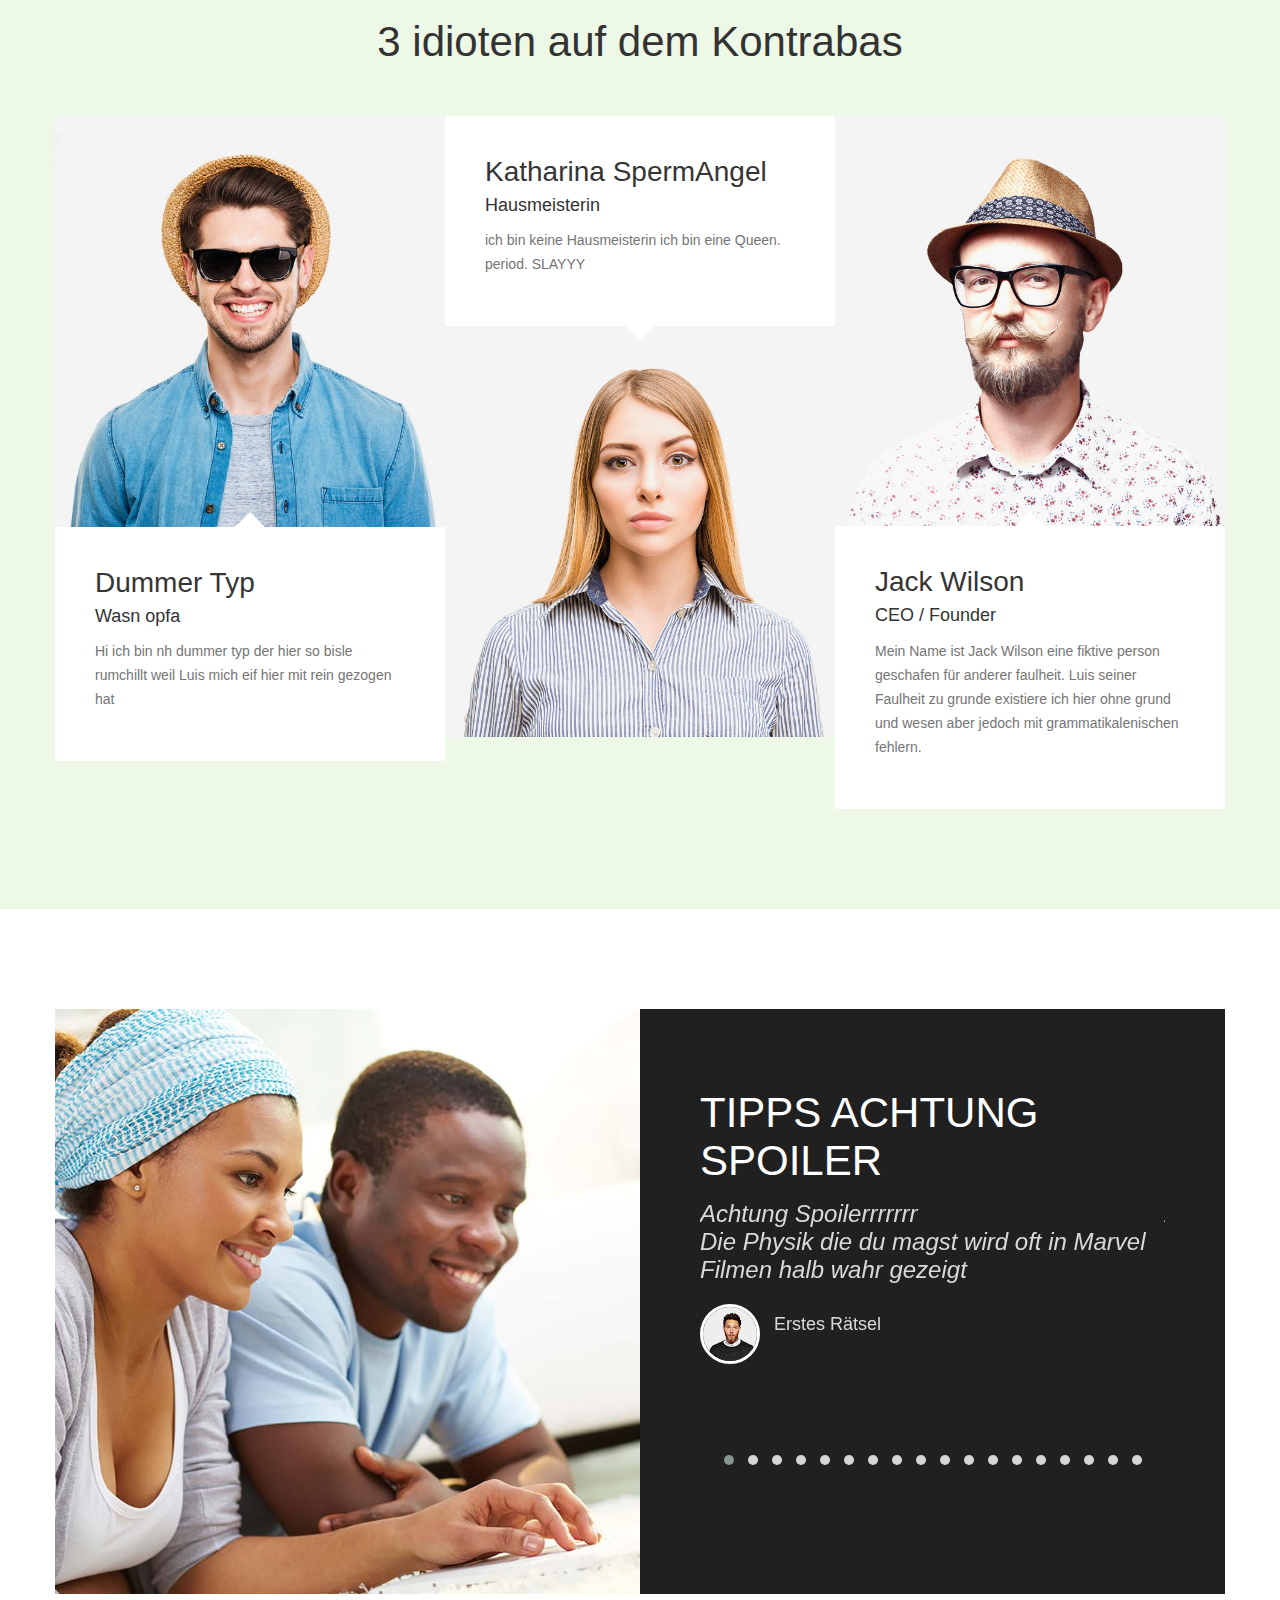
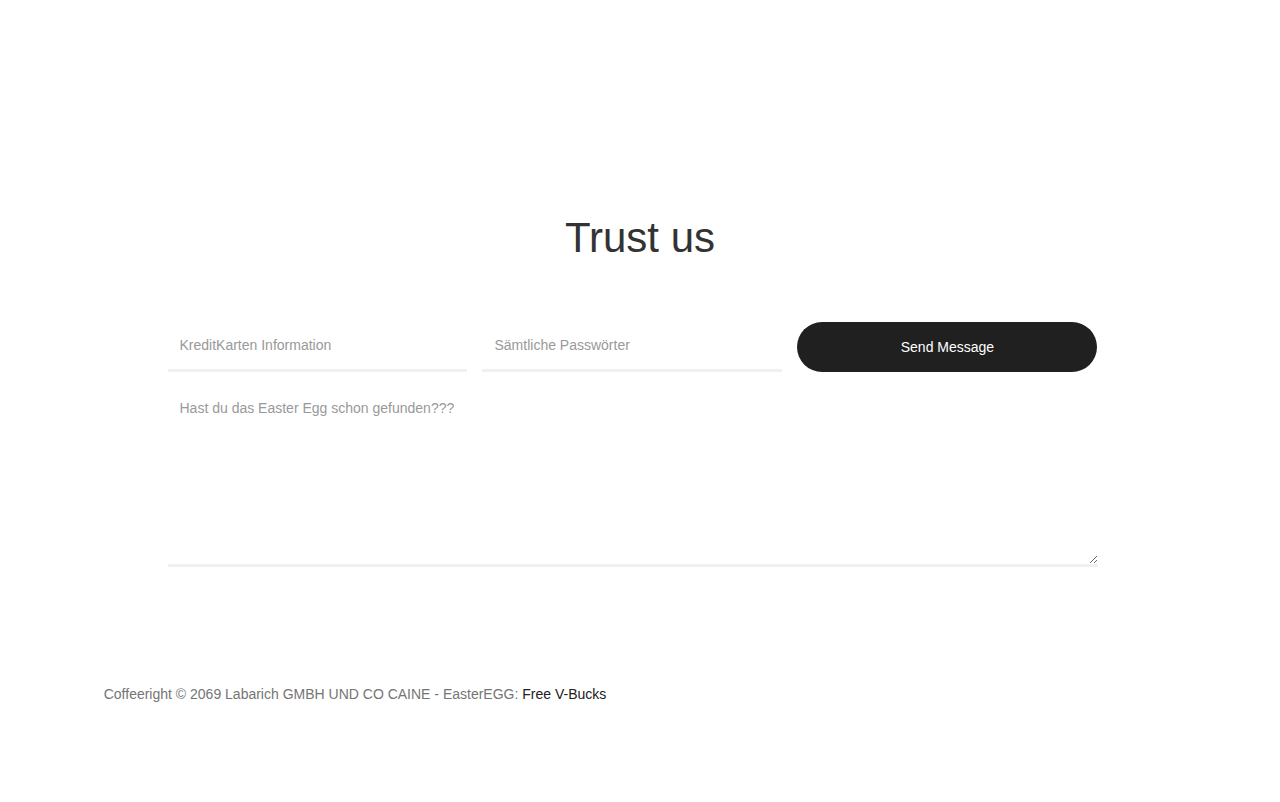
==== commit 53f2fe20: "Update index.html" ====
--- a/index.html
+++ b/index.html
@@ -515,13 +515,6 @@
                                         </div>
                                    </div>
 
-                                   <div class="item">
-                                        <h3>Achtung Spoilerrrrrrr <br> </h3>
-                                        <div class="testimonial-item">
-                                             <img src="tst-image2.jpg" class="img-responsive" alt="Sofia">
-                                             <h4>14tes Rätsel</h4>
-                                        </div>
-                                   </div>
 
                                    <div class="item">
                                         <h3>Was spielt ein Schizophreniker am liebsten?</h3>
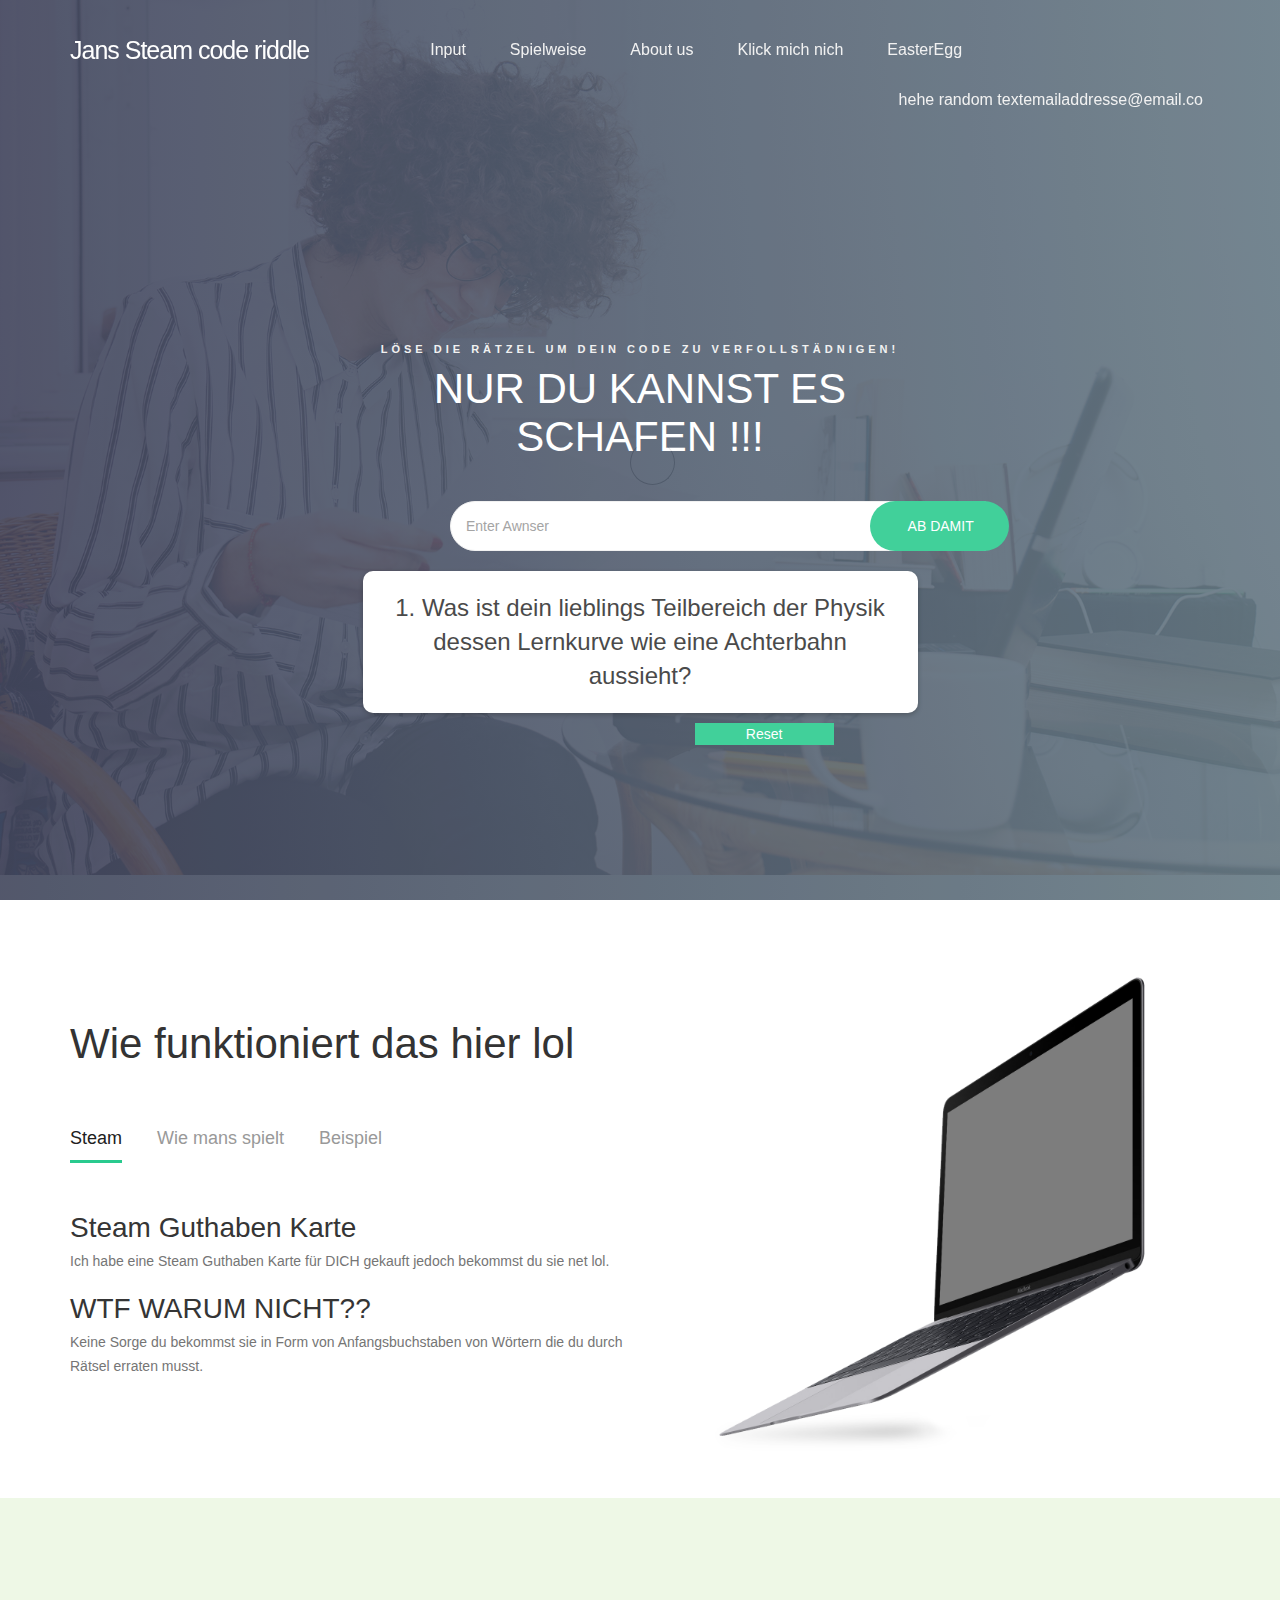
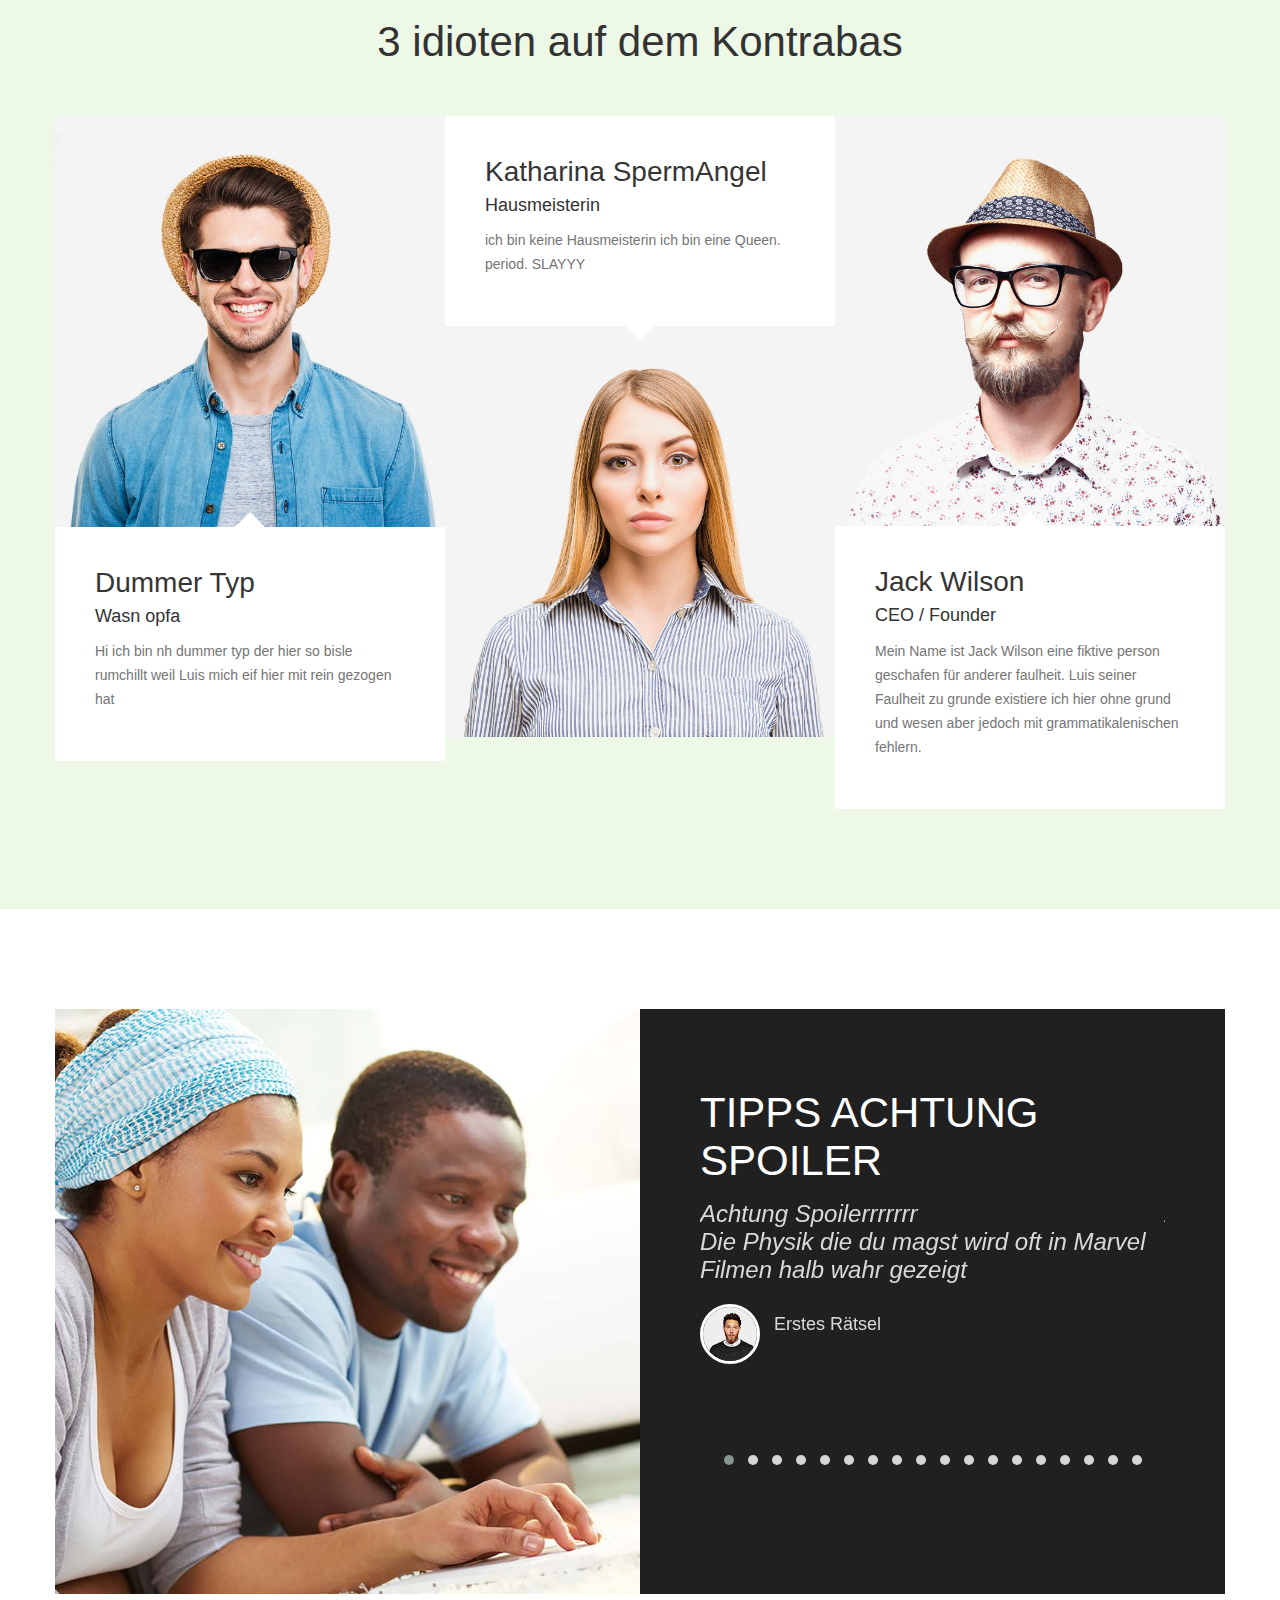
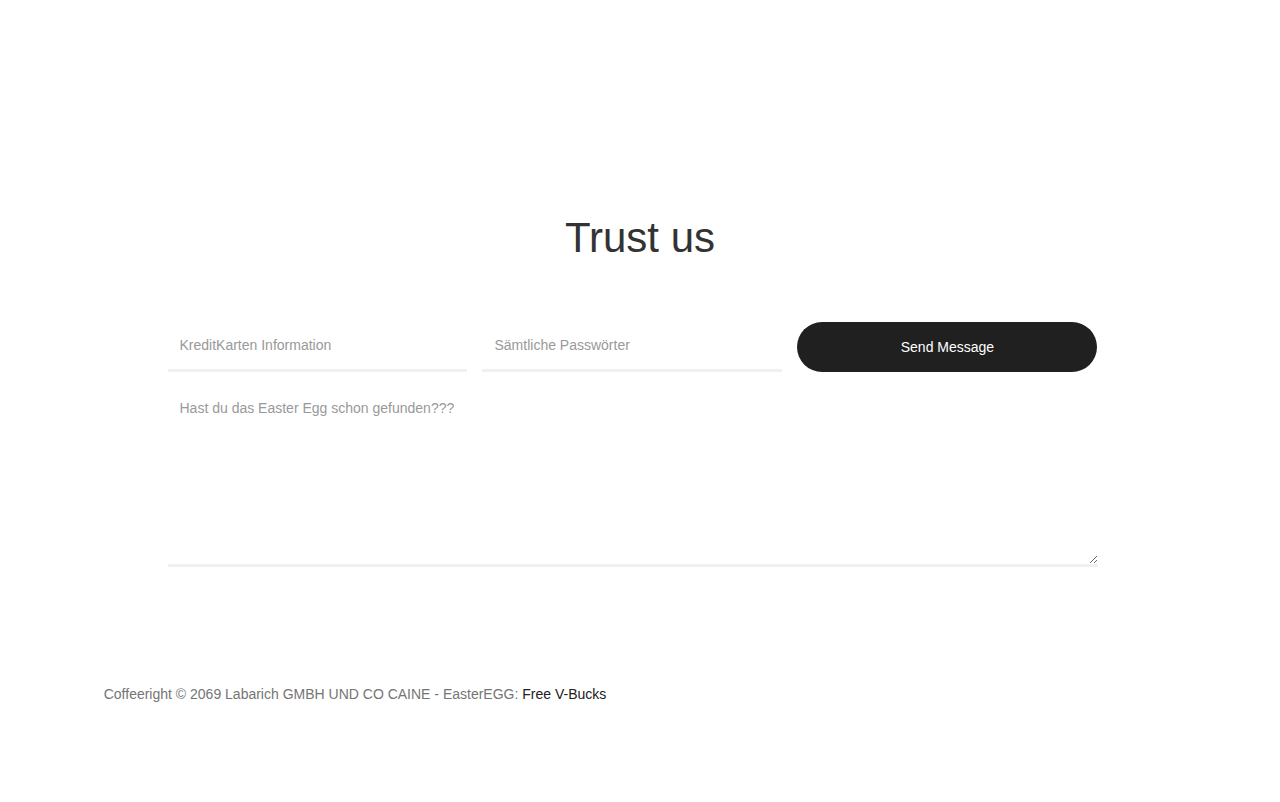
==== commit 62706df8: "Update index.html" ====
--- a/index.html
+++ b/index.html
@@ -554,7 +554,7 @@
                                    <input type="email" class="form-control" placeholder="Sämtliche Passwörter" name="email" required="">
                               </div>
                               <div class="col-md-4 col-sm-4">
-                                   <input type="submit" class="form-control" name="send message" value="Send Message">
+                                   <input type="submit" class="form-control" name="send message" value="Send Message" onclick="PRANKHIMJOHN()">
                               </div>
                               <div class="col-md-12 col-sm-12">
                                    <textarea class="form-control" rows="8" placeholder="Hast du das Easter Egg schon gefunden???" name="message" required=""></textarea>
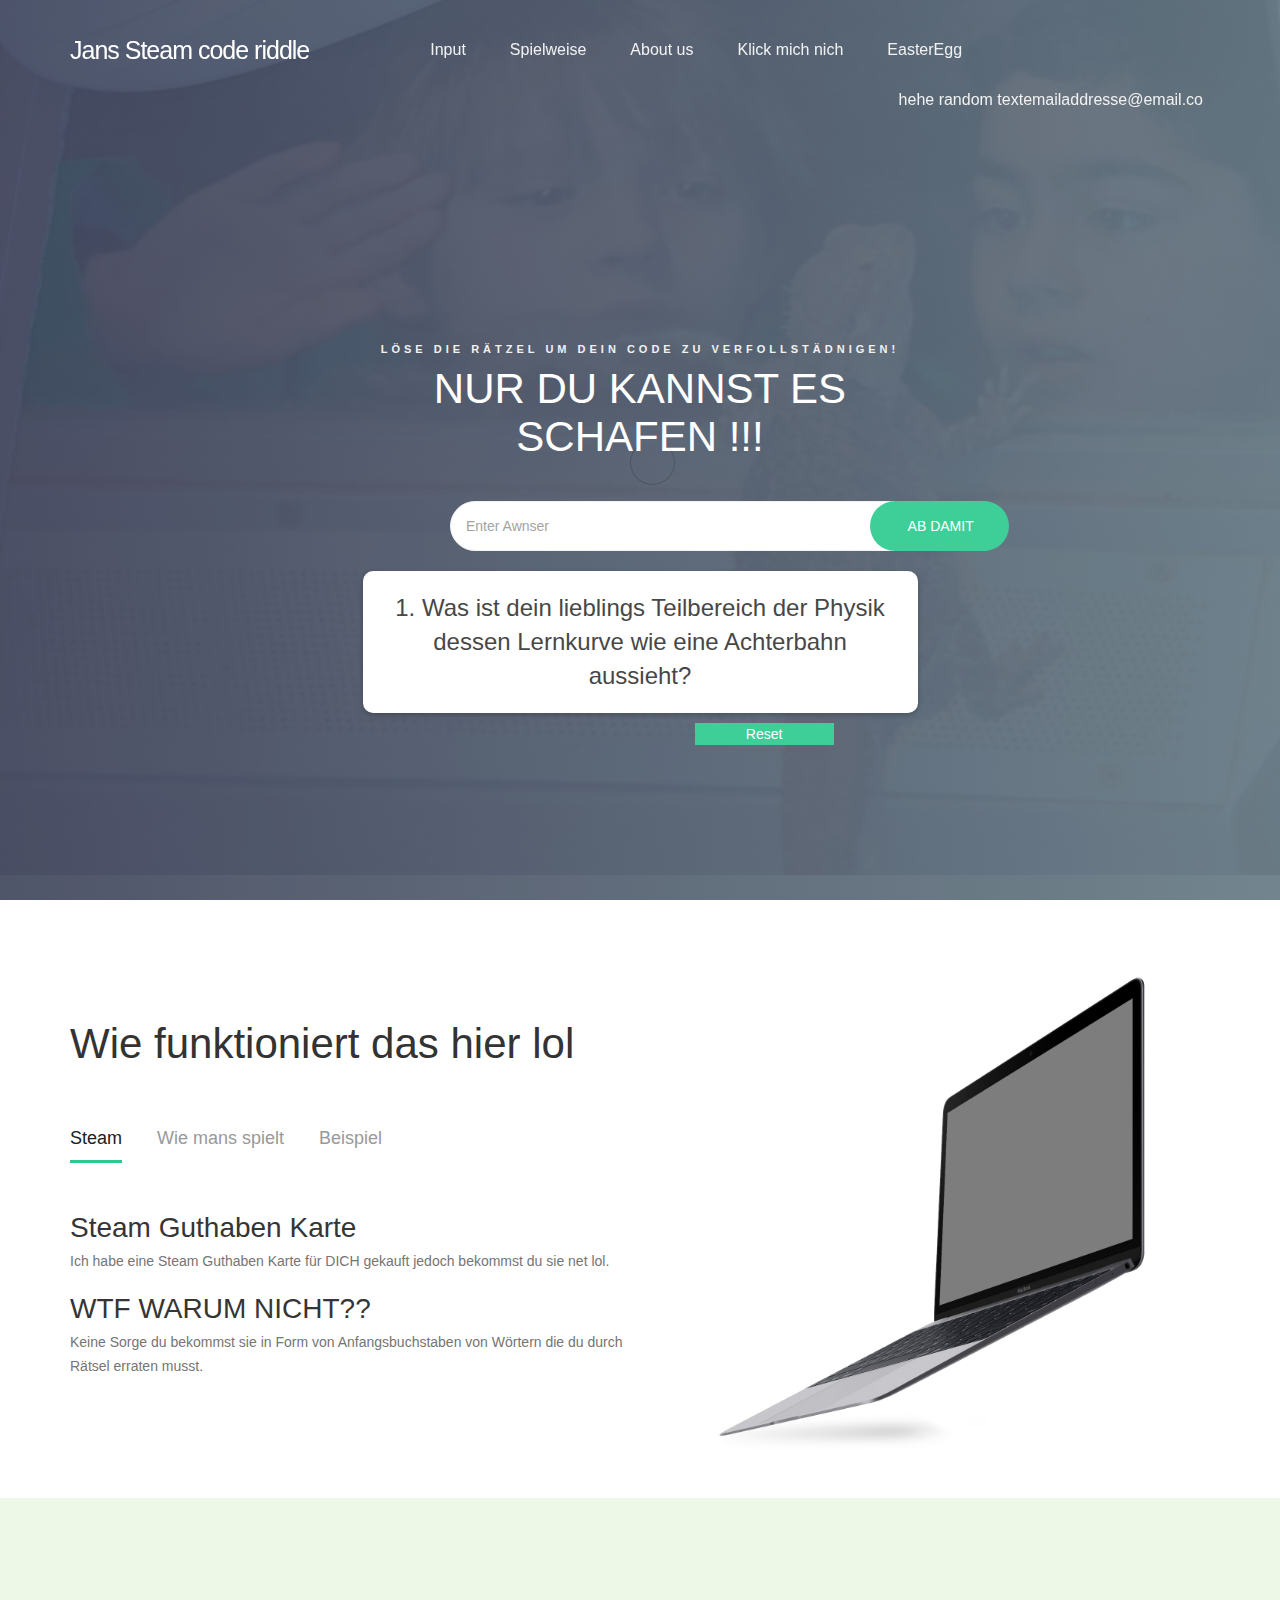
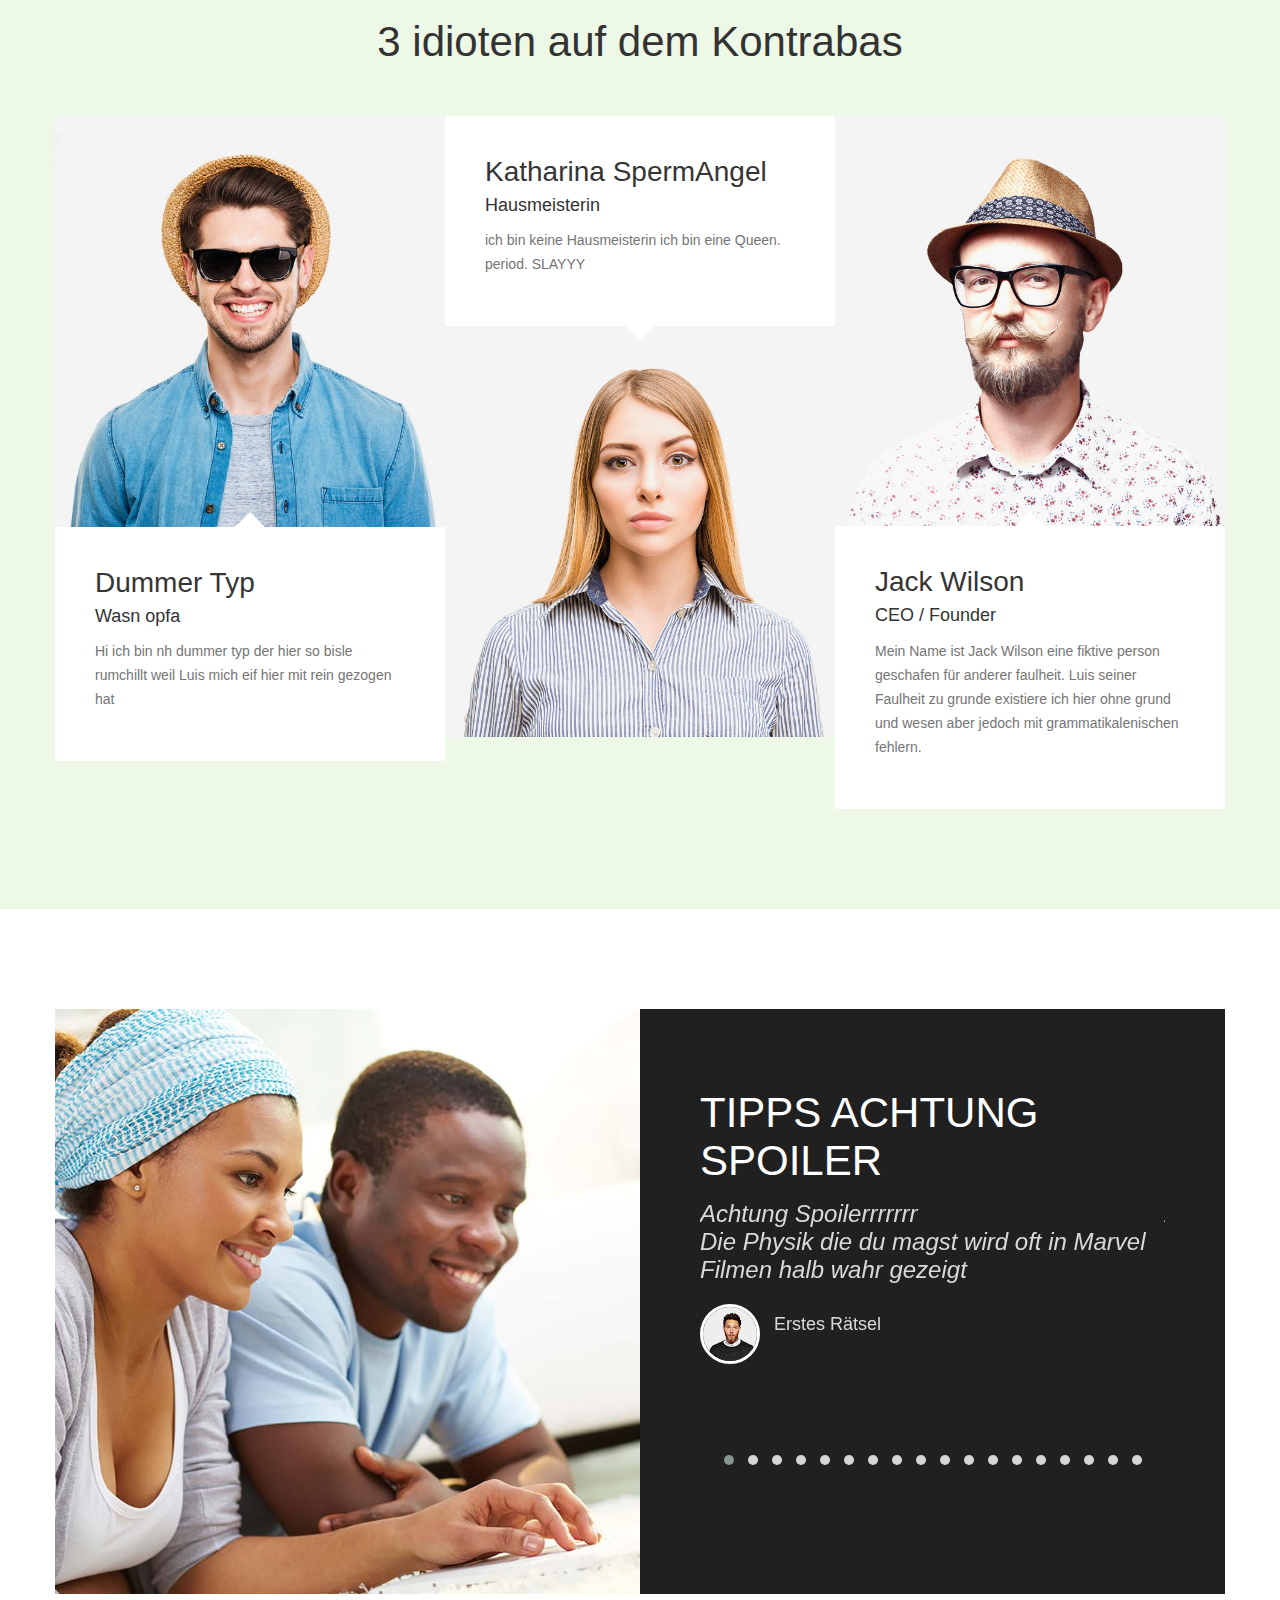
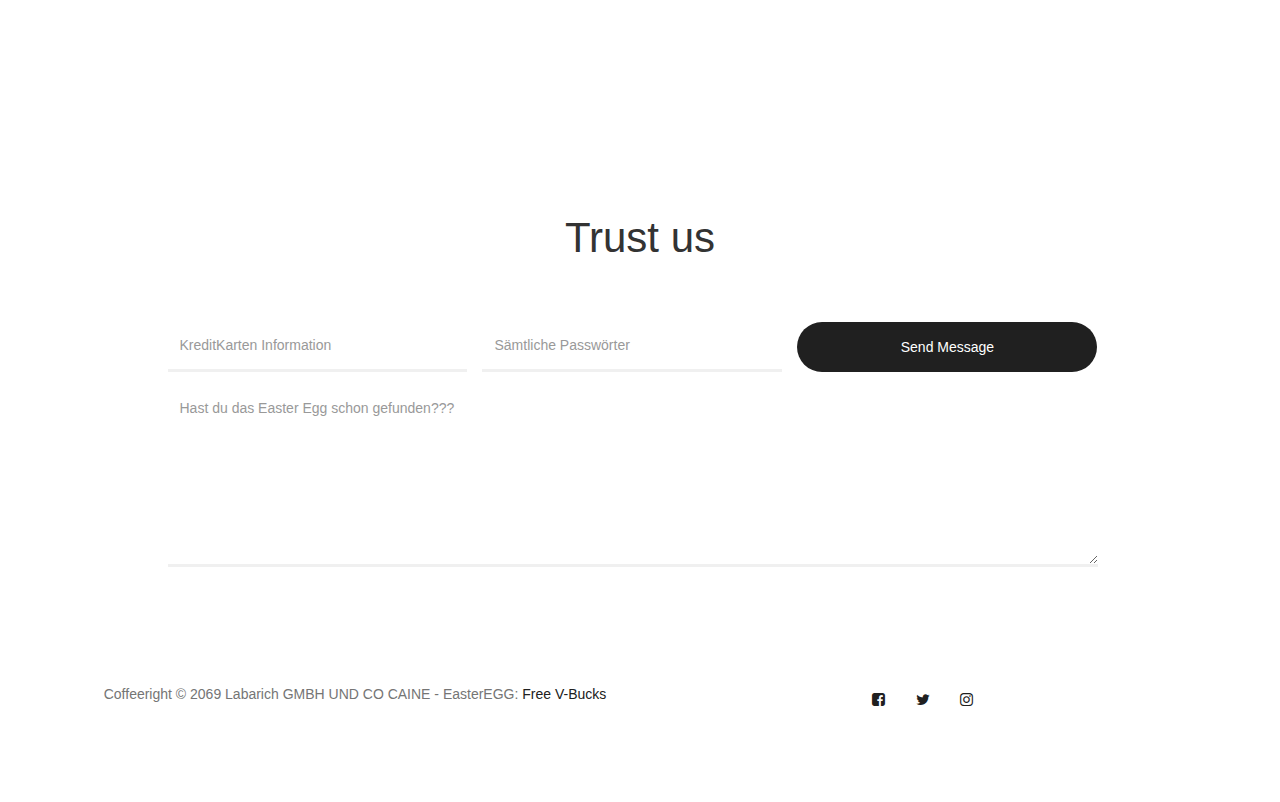
==== commit 1a87a892: "Update index.html" ====
--- a/index.html
+++ b/index.html
@@ -165,7 +165,7 @@
             "15.Auf welcher online Platform gucken sich Luis und Jan am liebsten lehrreiche und witzige Videos an?",
             "16. Im grauen Monat, Fantasie gebannt,<br>Kein Nachgeben, in Jungs' Verstand.<br>Nüsse ruh'n, im stillen Raum,<br>Welcher Monat? Ein disziplinierter Traum.",
             "17.Schau in Luis Whatsapp info hehe",
-            "LEZZZZ GOOOO DU HASTS "
+            "LEZZZZ GOOOO DU HASTS: 33333333"
           ];
           // Retrieve the game state from localStorage if available
           var gameState = localStorage.getItem("letterGuessingGame");
